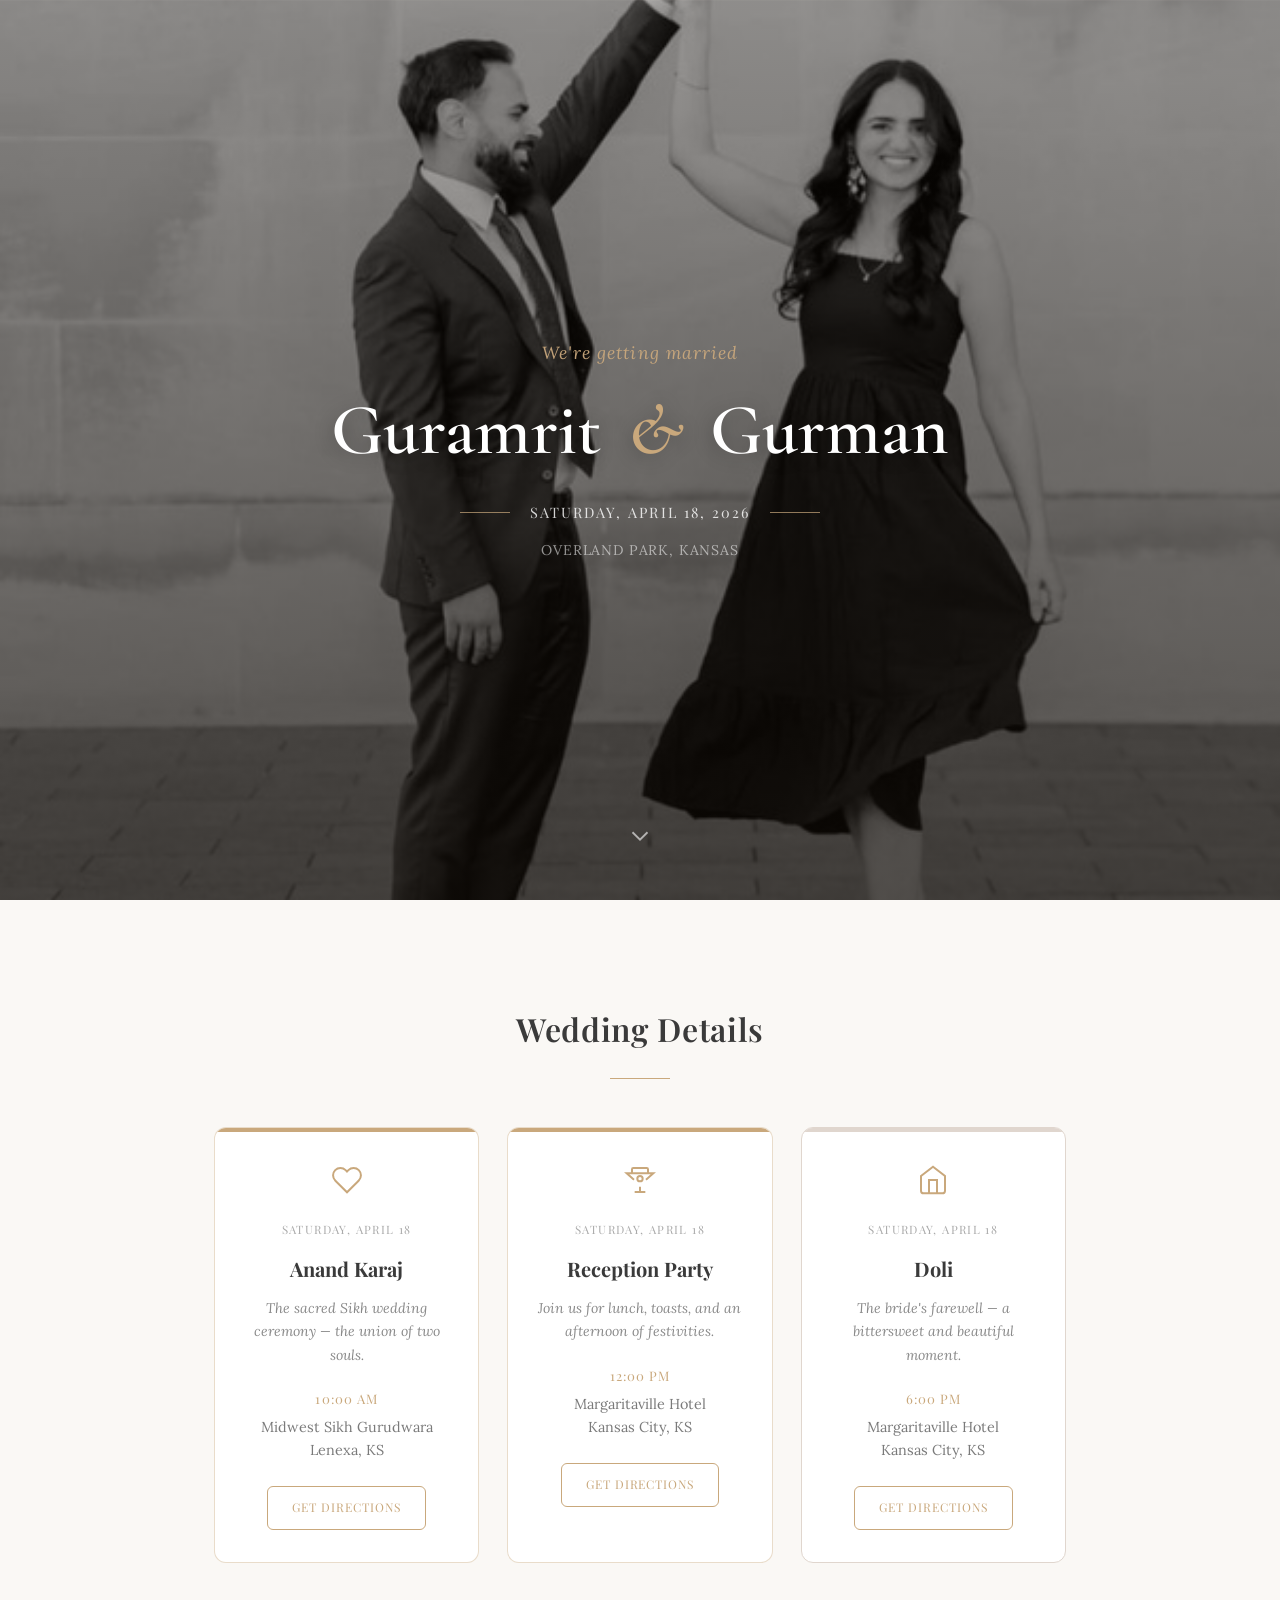
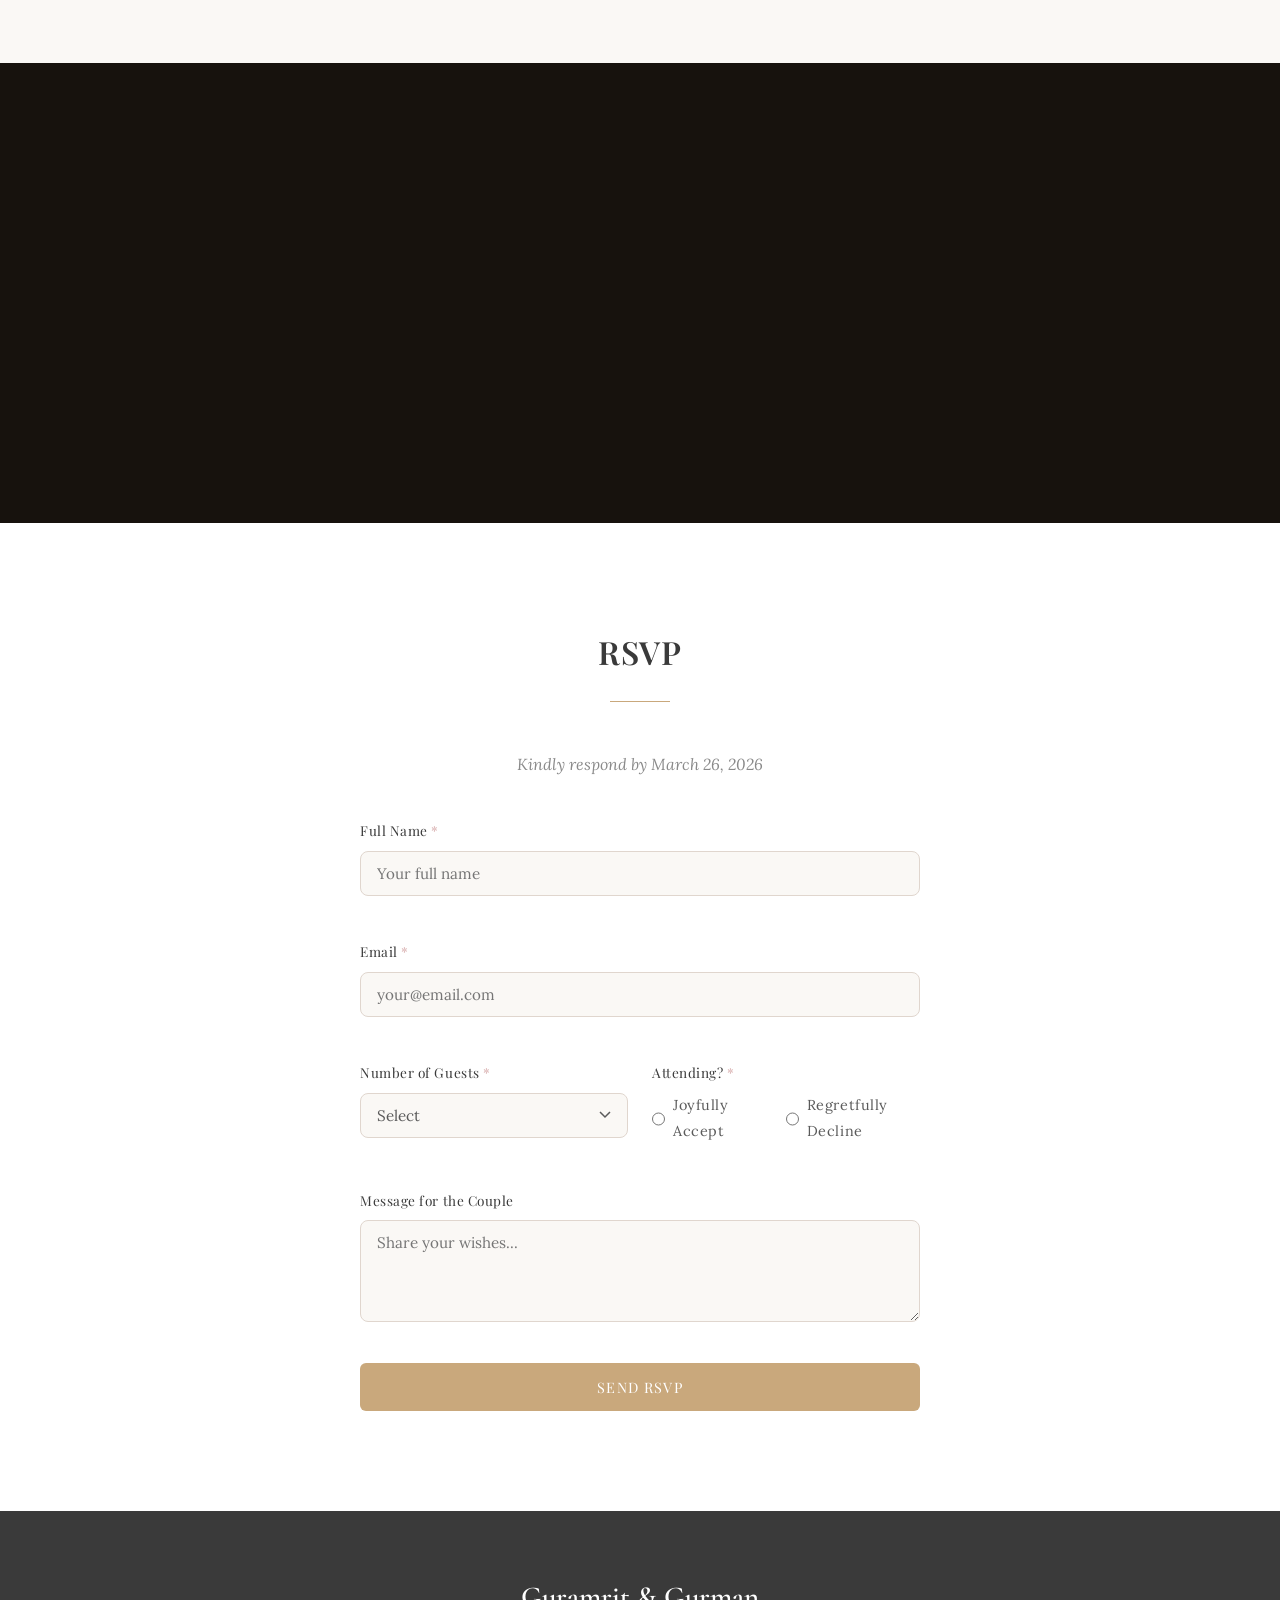
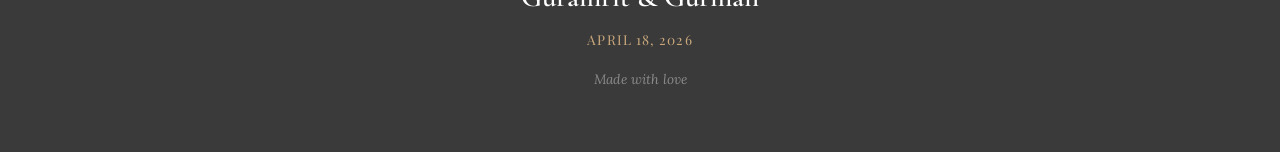
==== ceremony.html @ 2cc58c8c "Increase RSVP guest max from 4 to 6" ====
<!DOCTYPE html>
<html lang="en">
<head>
  <meta charset="UTF-8">
  <meta name="viewport" content="width=device-width, initial-scale=1.0">
  <title>Guramrit & Gurman — Wedding Ceremony</title>
  <link rel="preconnect" href="https://fonts.googleapis.com">
  <link rel="preconnect" href="https://fonts.gstatic.com" crossorigin>
  <link href="https://fonts.googleapis.com/css2?family=Cormorant+Garamond:ital,wght@0,400;0,600;1,400&family=Lora:ital,wght@0,400;0,600;1,400&family=Playfair+Display:wght@400;600;700&display=swap" rel="stylesheet">
  <link rel="stylesheet" href="css/style.css">
</head>
<body>

  <!-- Navigation -->
  <nav class="nav" id="nav">
    <ul>
      <li><a href="#details">Details</a></li>
      <li><a href="#rsvp">RSVP</a></li>
    </ul>
  </nav>

  <!-- 1. Hero -->
  <section class="hero" id="hero">
    <div class="hero-content">
      <p class="hero-tagline">We're getting married</p>
      <h1 class="hero-names">Guramrit <span class="amp">&amp;</span> Gurman</h1>
      <div class="hero-date">
        <span class="hero-date-line"></span>
        <span>Saturday, April 18, 2026</span>
        <span class="hero-date-line"></span>
      </div>
      <p class="hero-venue">Overland Park, Kansas</p>
    </div>
    <a href="#story" class="scroll-indicator" aria-label="Scroll down">
      <svg width="30" height="30" viewBox="0 0 24 24" fill="none" stroke="currentColor" stroke-width="1.5">
        <polyline points="6 9 12 15 18 9"></polyline>
      </svg>
    </a>
  </section>


  <!-- 3. Wedding Details -->
  <section class="section section-ivory" id="details">
    <div class="container">
      <h2 class="section-title">Wedding Details</h2>
      <div class="divider"></div>
      <div class="venues-grid fade-in">

        <div class="venue-card venue-card-highlight">
          <div class="venue-card-top-bar"></div>
          <div class="venue-icon">
            <svg width="32" height="32" viewBox="0 0 24 24" fill="none" stroke="currentColor" stroke-width="1.5">
              <path d="M20.84 4.61a5.5 5.5 0 0 0-7.78 0L12 5.67l-1.06-1.06a5.5 5.5 0 0 0-7.78 7.78l1.06 1.06L12 21.23l7.78-7.78 1.06-1.06a5.5 5.5 0 0 0 0-7.78z"></path>
            </svg>
          </div>
          <div class="venue-day">Saturday, April 18</div>
          <h3>Anand Karaj</h3>
          <p class="venue-desc">The sacred Sikh wedding ceremony — the union of two souls.</p>
          <p class="venue-time">10:00 AM</p>
          <p class="venue-address">Midwest Sikh Gurudwara<br>Lenexa, KS</p>
          <a href="https://maps.google.com/?q=Midwest+Sikh+Gurudwara+Lenexa+Kansas" target="_blank" rel="noopener" class="btn btn-outline btn-sm">Get Directions</a>
        </div>

        <div class="venue-card venue-card-highlight">
          <div class="venue-card-top-bar"></div>
          <div class="venue-icon">
            <svg width="32" height="32" viewBox="0 0 24 24" fill="none" stroke="currentColor" stroke-width="1.5">
              <path d="M8 21h8m-4-4v4m-4.5-9.25L2 7h20l-5.5 4.75M6 7V4a1 1 0 0 1 1-1h10a1 1 0 0 1 1 1v3"></path>
              <circle cx="12" cy="11" r="2"></circle>
            </svg>
          </div>
          <div class="venue-day">Saturday, April 18</div>
          <h3>Reception Party</h3>
          <p class="venue-desc">Join us for lunch, toasts, and an afternoon of festivities.</p>
          <p class="venue-time">12:00 PM</p>
          <p class="venue-address">Margaritaville Hotel<br>Kansas City, KS</p>
          <a href="https://maps.google.com/?q=Margaritaville+Hotel+Kansas+City+Kansas" target="_blank" rel="noopener" class="btn btn-outline btn-sm">Get Directions</a>
        </div>

        <div class="venue-card">
          <div class="venue-card-top-bar"></div>
          <div class="venue-icon">
            <svg width="32" height="32" viewBox="0 0 24 24" fill="none" stroke="currentColor" stroke-width="1.5">
              <path d="M3 9l9-7 9 7v11a2 2 0 0 1-2 2H5a2 2 0 0 1-2-2z"></path>
              <polyline points="9 22 9 12 15 12 15 22"></polyline>
            </svg>
          </div>
          <div class="venue-day">Saturday, April 18</div>
          <h3>Doli</h3>
          <p class="venue-desc">The bride's farewell — a bittersweet and beautiful moment.</p>
          <p class="venue-time">6:00 PM</p>
          <p class="venue-address">Margaritaville Hotel<br>Kansas City, KS</p>
          <a href="https://maps.google.com/?q=Margaritaville+Hotel+Kansas+City+Kansas" target="_blank" rel="noopener" class="btn btn-outline btn-sm">Get Directions</a>
        </div>

      </div>
    </div>
  </section>

  <!-- Photo Band -->
  <div class="photo-band"></div>

  <!-- 7. RSVP -->
  <section class="section section-white" id="rsvp">
    <div class="container">
      <h2 class="section-title">RSVP</h2>
      <div class="divider"></div>
      <p class="rsvp-subtitle fade-in">Kindly respond by March 26, 2026</p>
      <form class="rsvp-form fade-in" id="rsvpForm" novalidate>
        <div class="form-group">
          <label for="name">Full Name <span class="required">*</span></label>
          <input type="text" id="name" name="name" required placeholder="Your full name">
          <span class="error-msg" id="nameError"></span>
        </div>
        <div class="form-group">
          <label for="email">Email <span class="required">*</span></label>
          <input type="email" id="email" name="email" required placeholder="your@email.com">
          <span class="error-msg" id="emailError"></span>
        </div>
        <div class="form-row">
          <div class="form-group">
            <label for="guests">Number of Guests <span class="required">*</span></label>
            <select id="guests" name="guests" required>
              <option value="">Select</option>
              <option value="1">1</option>
              <option value="2">2</option>
              <option value="3">3</option>
              <option value="4">4</option>
              <option value="5">5</option>
              <option value="6">6</option>
            </select>
            <span class="error-msg" id="guestsError"></span>
          </div>
          <div class="form-group">
            <label>Attending? <span class="required">*</span></label>
            <div class="radio-group">
              <label class="radio-label">
                <input type="radio" name="attending" value="yes" required>
                <span>Joyfully Accept</span>
              </label>
              <label class="radio-label">
                <input type="radio" name="attending" value="no" required>
                <span>Regretfully Decline</span>
              </label>
            </div>
            <span class="error-msg" id="attendingError"></span>
          </div>
        </div>
        <div class="form-group">
          <label for="message">Message for the Couple</label>
          <textarea id="message" name="message" rows="4" placeholder="Share your wishes..."></textarea>
        </div>
        <button type="submit" class="btn btn-primary">Send RSVP</button>
      </form>
      <div class="rsvp-success" id="rsvpSuccess">
        <div class="success-icon">
          <svg width="48" height="48" viewBox="0 0 24 24" fill="none" stroke="currentColor" stroke-width="1.5">
            <path d="M22 11.08V12a10 10 0 1 1-5.93-9.14"></path>
            <polyline points="22 4 12 14.01 9 11.01"></polyline>
          </svg>
        </div>
        <h3>Thank You!</h3>
        <p>Your RSVP has been received. We can't wait to celebrate with you!</p>
      </div>
    </div>
  </section>

  <!-- 8. Footer -->
  <footer class="footer">
    <p class="footer-names">Guramrit &amp; Gurman</p>
    <p class="footer-date">April 18, 2026</p>
    <p class="footer-love">Made with love</p>
  </footer>

  <script src="js/script.js"></script>
</body>
</html>
---- css/style.css ----
/* ========================================
   Wedding Invitation — Guramrit & Gurman
   ======================================== */

/* --- Reset & Base --- */
*,
*::before,
*::after {
  margin: 0;
  padding: 0;
  box-sizing: border-box;
}

html {
  scroll-behavior: smooth;
  font-size: 16px;
}

body {
  font-family: 'Lora', Georgia, serif;
  color: #5a5a5a;
  background-color: #1a1510;
  background-image: url('../images/gallery/gallery-bw-dancing.jpeg');
  background-attachment: fixed;
  background-size: cover;
  background-position: center 60%;
  line-height: 1.8;
  -webkit-font-smoothing: antialiased;
}

img {
  max-width: 100%;
  display: block;
}

a {
  color: #c9a87c;
  text-decoration: none;
  transition: color 0.3s;
}

a:hover {
  color: #b8935f;
}

/* --- Utility --- */
.container {
  max-width: 900px;
  margin: 0 auto;
  padding: 0 24px;
}

.required {
  color: #d4a5a5;
}

/* --- Navigation --- */
.nav {
  position: fixed;
  top: 0;
  left: 0;
  right: 0;
  z-index: 100;
  background: rgba(250, 248, 245, 0.92);
  backdrop-filter: blur(10px);
  border-bottom: 1px solid #e0d6ce;
  transform: translateY(-100%);
  transition: transform 0.4s ease;
}

.nav.visible {
  transform: translateY(0);
}

.nav ul {
  display: flex;
  justify-content: center;
  gap: 32px;
  list-style: none;
  padding: 16px 24px;
}

.nav a {
  font-family: 'Playfair Display', serif;
  font-size: 0.85rem;
  letter-spacing: 0.08em;
  text-transform: uppercase;
  color: #5a5a5a;
}

.nav a:hover {
  color: #c9a87c;
}

/* --- Section Base --- */
.section {
  padding: 100px 0;
}

.section-ivory {
  background-color: #faf8f5;
}

.section-white {
  background-color: #ffffff;
}

.section-title {
  font-family: 'Playfair Display', serif;
  font-size: 2rem;
  font-weight: 600;
  color: #3a3a3a;
  text-align: center;
  letter-spacing: 0.02em;
}

.divider {
  width: 60px;
  height: 1px;
  background-color: #c9a87c;
  margin: 20px auto 48px;
}

.divider-light {
  background-color: rgba(255, 255, 255, 0.5);
}

/* --- Fade-in Animation --- */
.fade-in {
  opacity: 0;
  transform: translateY(24px);
  transition: opacity 0.8s ease, transform 0.8s ease;
}

.fade-in.visible {
  opacity: 1;
  transform: translateY(0);
}

/* ========================================
   1. Hero
   ======================================== */
.hero {
  min-height: 100vh;
  display: flex;
  flex-direction: column;
  align-items: center;
  justify-content: center;
  text-align: center;
  padding: 40px 24px;
  position: relative;
  background: transparent;
}

.hero::before {
  content: '';
  position: absolute;
  inset: 0;
  background: linear-gradient(
    to bottom,
    rgba(15, 10, 5, 0.35) 0%,
    rgba(15, 10, 5, 0.50) 50%,
    rgba(15, 10, 5, 0.65) 100%
  );
  pointer-events: none;
}

.hero-content {
  position: relative;
  z-index: 1;
}

.hero-tagline {
  font-family: 'Lora', serif;
  font-style: italic;
  font-size: 1.1rem;
  color: rgba(201, 168, 124, 0.95);
  margin-bottom: 20px;
  letter-spacing: 0.06em;
}

.hero-names {
  font-family: 'Cormorant Garamond', serif;
  font-size: 4.5rem;
  font-weight: 600;
  color: #ffffff;
  line-height: 1.15;
  margin-bottom: 28px;
  text-shadow: 0 2px 20px rgba(0, 0, 0, 0.3);
}

.hero-names .amp {
  font-style: italic;
  color: #c9a87c;
  display: inline-block;
  margin: 0 10px;
}

.hero-date {
  display: flex;
  align-items: center;
  justify-content: center;
  gap: 20px;
  font-family: 'Playfair Display', serif;
  font-size: 0.9rem;
  letter-spacing: 0.14em;
  text-transform: uppercase;
  color: rgba(255, 255, 255, 0.82);
  margin-bottom: 12px;
}

.hero-date-line {
  display: block;
  width: 50px;
  height: 1px;
  background: rgba(201, 168, 124, 0.7);
}

.hero-venue {
  font-size: 0.88rem;
  color: rgba(255, 255, 255, 0.55);
  letter-spacing: 0.06em;
  text-transform: uppercase;
}

.scroll-indicator {
  position: absolute;
  bottom: 40px;
  color: rgba(255, 255, 255, 0.6);
  z-index: 1;
  animation: bounce 2s infinite;
}

@keyframes bounce {
  0%, 20%, 50%, 80%, 100% { transform: translateY(0); }
  40% { transform: translateY(8px); }
  60% { transform: translateY(4px); }
}

/* ========================================
   2. Our Story
   ======================================== */
.story-content {
  max-width: 640px;
  margin: 0 auto;
  text-align: center;
}

.story-content p {
  margin-bottom: 20px;
  font-size: 1.05rem;
}

/* ========================================
   Invitation — Full Background
   ======================================== */
.invitation-section {
  position: relative;
  min-height: 100vh;
  display: flex;
  align-items: flex-end;
  overflow: hidden;
}

.invitation-bg {
  position: absolute;
  inset: 0;
  background-size: contain;
  background-position: center top;
  background-repeat: no-repeat;
  background-color: #c8c2b8;
  cursor: pointer;
  z-index: 1;
  transition: transform 0.5s ease;
}

.invitation-bg:hover {
  transform: scale(1.02);
}

.invitation-overlay {
  position: relative;
  z-index: 2;
  width: 100%;
  padding: 80px 0 80px;
  background: linear-gradient(to top, rgba(58, 58, 58, 0.9) 0%, rgba(58, 58, 58, 0.7) 40%, rgba(58, 58, 58, 0.2) 70%, transparent 100%);
  pointer-events: none;
}

.invitation-overlay .container {
  pointer-events: auto;
}

.invitation-title {
  color: #ffffff;
}

.invitation-families {
  display: flex;
  align-items: center;
  justify-content: center;
  gap: 32px;
  text-align: center;
  max-width: 700px;
  margin: 0 auto;
}

.family {
  flex: 1;
}

.family-label {
  font-family: 'Playfair Display', serif;
  font-size: 0.8rem;
  text-transform: uppercase;
  letter-spacing: 0.1em;
  color: #c9a87c;
  margin-bottom: 6px;
}

.family p:not(.family-label) {
  font-size: 0.9rem;
  color: rgba(255, 255, 255, 0.85);
  line-height: 1.6;
}

.family-amp {
  font-family: 'Cormorant Garamond', serif;
  font-size: 1.6rem;
  color: #c9a87c;
  flex-shrink: 0;
}

/* ========================================
   3. Event Details
   ======================================== */
.details-cards {
  display: grid;
  grid-template-columns: repeat(3, 1fr);
  gap: 32px;
}

.detail-card {
  text-align: center;
  padding: 40px 24px;
  background: #faf8f5;
  border: 1px solid #e0d6ce;
  border-radius: 12px;
  transition: transform 0.3s ease, box-shadow 0.3s ease;
}

.detail-card:hover {
  transform: translateY(-4px);
  box-shadow: 0 8px 30px rgba(0, 0, 0, 0.06);
}

.detail-icon {
  color: #c9a87c;
  margin-bottom: 16px;
}

.detail-card h3 {
  font-family: 'Playfair Display', serif;
  font-size: 1.2rem;
  color: #3a3a3a;
  margin-bottom: 8px;
}

.detail-sub {
  font-size: 0.85rem;
  color: #8a8a8a;
  margin-top: 4px;
}

/* ========================================
   4. Timeline
   ======================================== */
.timeline {
  position: relative;
  max-width: 600px;
  margin: 0 auto;
  padding-left: 40px;
}

.timeline::before {
  content: '';
  position: absolute;
  left: 7px;
  top: 8px;
  bottom: 8px;
  width: 1px;
  background-color: #e0d6ce;
}

.timeline-day {
  position: relative;
  padding-bottom: 24px;
  margin-left: -40px;
  padding-left: 0;
  text-align: center;
}

.timeline-day-title {
  font-family: 'Playfair Display', serif;
  font-size: 1.2rem;
  color: #3a3a3a;
  margin-bottom: 4px;
}

.timeline-day-divider {
  margin-top: 16px;
  padding-top: 32px;
  border-top: 1px solid #e0d6ce;
}

.timeline-day-venue {
  font-size: 0.85rem;
  color: #c9a87c;
  font-style: italic;
}

.timeline-item {
  position: relative;
  padding-bottom: 40px;
  display: grid;
  grid-template-columns: 1fr;
  gap: 4px;
}

.timeline-item:last-child {
  padding-bottom: 0;
}

.timeline-dot {
  position: absolute;
  left: -40px;
  top: 4px;
  width: 15px;
  height: 15px;
  border-radius: 50%;
  border: 2px solid #c9a87c;
  background: #faf8f5;
  z-index: 1;
}

.timeline-dot-accent {
  background: #c9a87c;
}

.section-white .timeline-dot {
  background: #ffffff;
}

.section-white .timeline-dot.timeline-dot-accent {
  background: #c9a87c;
}

.timeline-time {
  font-family: 'Playfair Display', serif;
  font-size: 0.85rem;
  color: #c9a87c;
  letter-spacing: 0.06em;
  text-transform: uppercase;
}

.timeline-content h3 {
  font-family: 'Playfair Display', serif;
  font-size: 1.15rem;
  color: #3a3a3a;
  margin-bottom: 4px;
}

.timeline-content p {
  font-size: 0.92rem;
  color: #7a7a7a;
}

/* ========================================
   5. Photo Gallery
   ======================================== */
.gallery-grid {
  display: grid;
  grid-template-columns: repeat(4, 1fr);
  grid-auto-rows: 240px;
  gap: 16px;
}

.gallery-item {
  border-radius: 12px;
  overflow: hidden;
  cursor: pointer;
  transition: transform 0.3s ease, box-shadow 0.3s ease;
}

.gallery-item:hover {
  transform: scale(1.03);
  box-shadow: 0 8px 30px rgba(0, 0, 0, 0.1);
}

.gallery-item img {
  width: 100%;
  height: 100%;
  object-fit: cover;
}

.gallery-item-tall {
  grid-row: span 2;
}

/* ========================================
   6. Venues / Getting There
   ======================================== */
.venues-grid {
  display: grid;
  grid-template-columns: repeat(auto-fit, minmax(240px, 1fr));
  gap: 28px;
}

.venue-card {
  position: relative;
  padding: 36px 28px 32px;
  border: 1px solid #e0d6ce;
  border-radius: 12px;
  background: #ffffff;
  text-align: center;
  overflow: hidden;
  transition: transform 0.3s ease, box-shadow 0.3s ease;
}

.venue-card:hover {
  transform: translateY(-5px);
  box-shadow: 0 12px 40px rgba(0, 0, 0, 0.08);
}

.venue-card-top-bar {
  position: absolute;
  top: 0;
  left: 0;
  right: 0;
  height: 4px;
  background: #e0d6ce;
}

.venue-card-highlight .venue-card-top-bar {
  background: #c9a87c;
}

.venue-card-highlight {
  border-color: rgba(201, 168, 124, 0.4);
}

.venue-icon {
  color: #c9a87c;
  margin-bottom: 16px;
}

.venue-day {
  font-family: 'Playfair Display', serif;
  font-size: 0.72rem;
  text-transform: uppercase;
  letter-spacing: 0.12em;
  color: #aaa;
  margin-bottom: 10px;
}

.venue-card h3 {
  font-family: 'Playfair Display', serif;
  font-size: 1.25rem;
  color: #3a3a3a;
  margin-bottom: 10px;
}

.venue-desc {
  font-size: 0.88rem;
  font-style: italic;
  color: #8a8a8a;
  line-height: 1.65;
  margin-bottom: 20px;
}

.venue-time {
  display: block;
  font-family: 'Playfair Display', serif;
  font-size: 0.82rem;
  letter-spacing: 0.08em;
  text-transform: uppercase;
  color: #c9a87c;
  margin-bottom: 6px;
}

.venue-address {
  font-size: 0.9rem;
  color: #7a7a7a;
  line-height: 1.6;
  margin-bottom: 24px;
}

/* --- Buttons --- */
.btn {
  display: inline-block;
  font-family: 'Playfair Display', serif;
  font-size: 0.85rem;
  letter-spacing: 0.08em;
  text-transform: uppercase;
  padding: 12px 32px;
  border-radius: 6px;
  cursor: pointer;
  transition: all 0.3s ease;
  border: none;
}

.btn-sm {
  font-size: 0.75rem;
  padding: 10px 24px;
}

.btn-outline {
  border: 1px solid #c9a87c;
  color: #c9a87c;
  background: transparent;
}

.btn-outline:hover {
  background: #c9a87c;
  color: #ffffff;
}

.btn-primary {
  background: #c9a87c;
  color: #ffffff;
  font-size: 0.9rem;
  padding: 14px 48px;
}

.btn-primary:hover {
  background: #b8935f;
}

/* ========================================
   7. RSVP Form
   ======================================== */
.rsvp-subtitle {
  text-align: center;
  font-style: italic;
  color: #8a8a8a;
  margin-bottom: 40px;
}

.rsvp-form {
  max-width: 560px;
  margin: 0 auto;
}

.form-group {
  margin-bottom: 24px;
}

.form-row {
  display: grid;
  grid-template-columns: 1fr 1fr;
  gap: 24px;
}

label {
  display: block;
  font-family: 'Playfair Display', serif;
  font-size: 0.85rem;
  letter-spacing: 0.04em;
  color: #3a3a3a;
  margin-bottom: 8px;
}

input[type="text"],
input[type="email"],
select,
textarea {
  width: 100%;
  font-family: 'Lora', serif;
  font-size: 0.95rem;
  padding: 12px 16px;
  border: 1px solid #e0d6ce;
  border-radius: 8px;
  background: #faf8f5;
  color: #5a5a5a;
  transition: border-color 0.3s, box-shadow 0.3s;
  outline: none;
}

input:focus,
select:focus,
textarea:focus {
  border-color: #c9a87c;
  box-shadow: 0 0 0 3px rgba(201, 168, 124, 0.1);
}

input.error,
select.error {
  border-color: #d4a5a5;
}

.error-msg {
  display: block;
  font-size: 0.8rem;
  color: #d4a5a5;
  margin-top: 4px;
  min-height: 1.2em;
}

select {
  appearance: none;
  background-image: url("data:image/svg+xml,%3Csvg width='12' height='8' viewBox='0 0 12 8' fill='none' xmlns='http://www.w3.org/2000/svg'%3E%3Cpath d='M1 1L6 6L11 1' stroke='%235a5a5a' stroke-width='1.5'/%3E%3C/svg%3E");
  background-repeat: no-repeat;
  background-position: right 16px center;
  padding-right: 40px;
}

textarea {
  resize: vertical;
  min-height: 100px;
}

.radio-group {
  display: flex;
  gap: 24px;
  margin-top: 4px;
}

.radio-label {
  display: flex;
  align-items: center;
  gap: 8px;
  cursor: pointer;
  font-family: 'Lora', serif;
  font-size: 0.9rem;
  color: #5a5a5a;
  margin-bottom: 0;
}

input[type="radio"] {
  accent-color: #c9a87c;
  width: 16px;
  height: 16px;
}

.rsvp-form .btn-primary {
  width: 100%;
  margin-top: 8px;
}

/* RSVP Success */
.rsvp-success {
  display: none;
  text-align: center;
  max-width: 480px;
  margin: 0 auto;
  padding: 48px 24px;
}

.rsvp-success.show {
  display: block;
}

.success-icon {
  color: #c9a87c;
  margin-bottom: 16px;
}

.rsvp-success h3 {
  font-family: 'Playfair Display', serif;
  font-size: 1.6rem;
  color: #3a3a3a;
  margin-bottom: 12px;
}

.rsvp-success p {
  color: #7a7a7a;
}

/* ========================================
   2. Our Story — Editorial Split
   ======================================== */
.story-split {
  max-width: 960px;
  margin: 0 auto;
  padding: 0 24px;
  display: grid;
  grid-template-columns: 1fr 1fr;
  gap: 80px;
  align-items: center;
}

.story-photo-frame {
  height: 580px;
  border-radius: 4px;
  overflow: hidden;
  box-shadow: 0 16px 60px rgba(0, 0, 0, 0.10);
}

.story-photo-frame img {
  width: 100%;
  height: 100%;
  object-fit: cover;
  object-position: bottom center;
  display: block;
}

.story-text .section-title {
  text-align: left;
}

.story-text .divider {
  margin-left: 0;
  margin-right: auto;
}

.story-text .story-content {
  text-align: left;
  max-width: none;
  margin: 0;
}

/* ========================================
   Photo Band
   ======================================== */
.photo-band {
  height: 460px;
  position: relative;
}

.photo-band::before {
  content: '';
  position: absolute;
  inset: 0;
  background: rgba(15, 10, 5, 0.25);
  pointer-events: none;
  z-index: 1;
}

/* ========================================
   8. Footer
   ======================================== */
.footer {
  text-align: center;
  padding: 60px 24px;
  background: #3a3a3a;
  color: #e0d6ce;
}

.footer-names {
  font-family: 'Cormorant Garamond', serif;
  font-size: 1.8rem;
  font-weight: 600;
  color: #ffffff;
  margin-bottom: 4px;
}

.footer-date {
  font-family: 'Playfair Display', serif;
  font-size: 0.85rem;
  letter-spacing: 0.08em;
  text-transform: uppercase;
  color: #c9a87c;
  margin-bottom: 16px;
}

.footer-love {
  font-style: italic;
  font-size: 0.85rem;
  color: #8a8a8a;
}

/* ========================================
   Responsive
   ======================================== */
@media (max-width: 768px) {
  .hero-names {
    font-size: 2.8rem;
  }

  .hero-date {
    flex-direction: column;
    gap: 8px;
  }

  .hero-date-line {
    display: none;
  }

  .section {
    padding: 72px 0;
  }

  .section-title {
    font-size: 1.6rem;
  }

  .invitation-section {
    min-height: 80vh;
  }

  .invitation-families {
    flex-direction: column;
    gap: 16px;
  }

  .story-split {
    grid-template-columns: 1fr;
    gap: 40px;
  }

  .story-photo-frame {
    height: 380px;
  }

  .story-text .section-title,
  .story-text .divider {
    text-align: center;
    margin-left: auto;
  }

  .story-text .story-content {
    text-align: center;
  }

  .photo-band {
    height: 300px;
  }

  .details-cards {
    grid-template-columns: 1fr;
    gap: 20px;
  }

  .detail-card {
    padding: 32px 20px;
  }

  .gallery-grid {
    grid-template-columns: repeat(2, 1fr);
    grid-auto-rows: 180px;
  }

  .gallery-item-tall {
    grid-row: span 1;
  }

  .venues-grid {
    grid-template-columns: 1fr;
    gap: 20px;
  }

  .form-row {
    grid-template-columns: 1fr;
    gap: 0;
  }

  .nav ul {
    gap: 16px;
    flex-wrap: wrap;
    justify-content: center;
    padding: 12px 16px;
  }

  .nav a {
    font-size: 0.75rem;
  }
}

@media (max-width: 480px) {
  .hero-names {
    font-size: 1.8rem;
  }

  .invitation-section {
    min-height: 60vh;
  }

  .gallery-grid {
    grid-template-columns: 1fr 1fr;
    grid-auto-rows: 150px;
  }
}
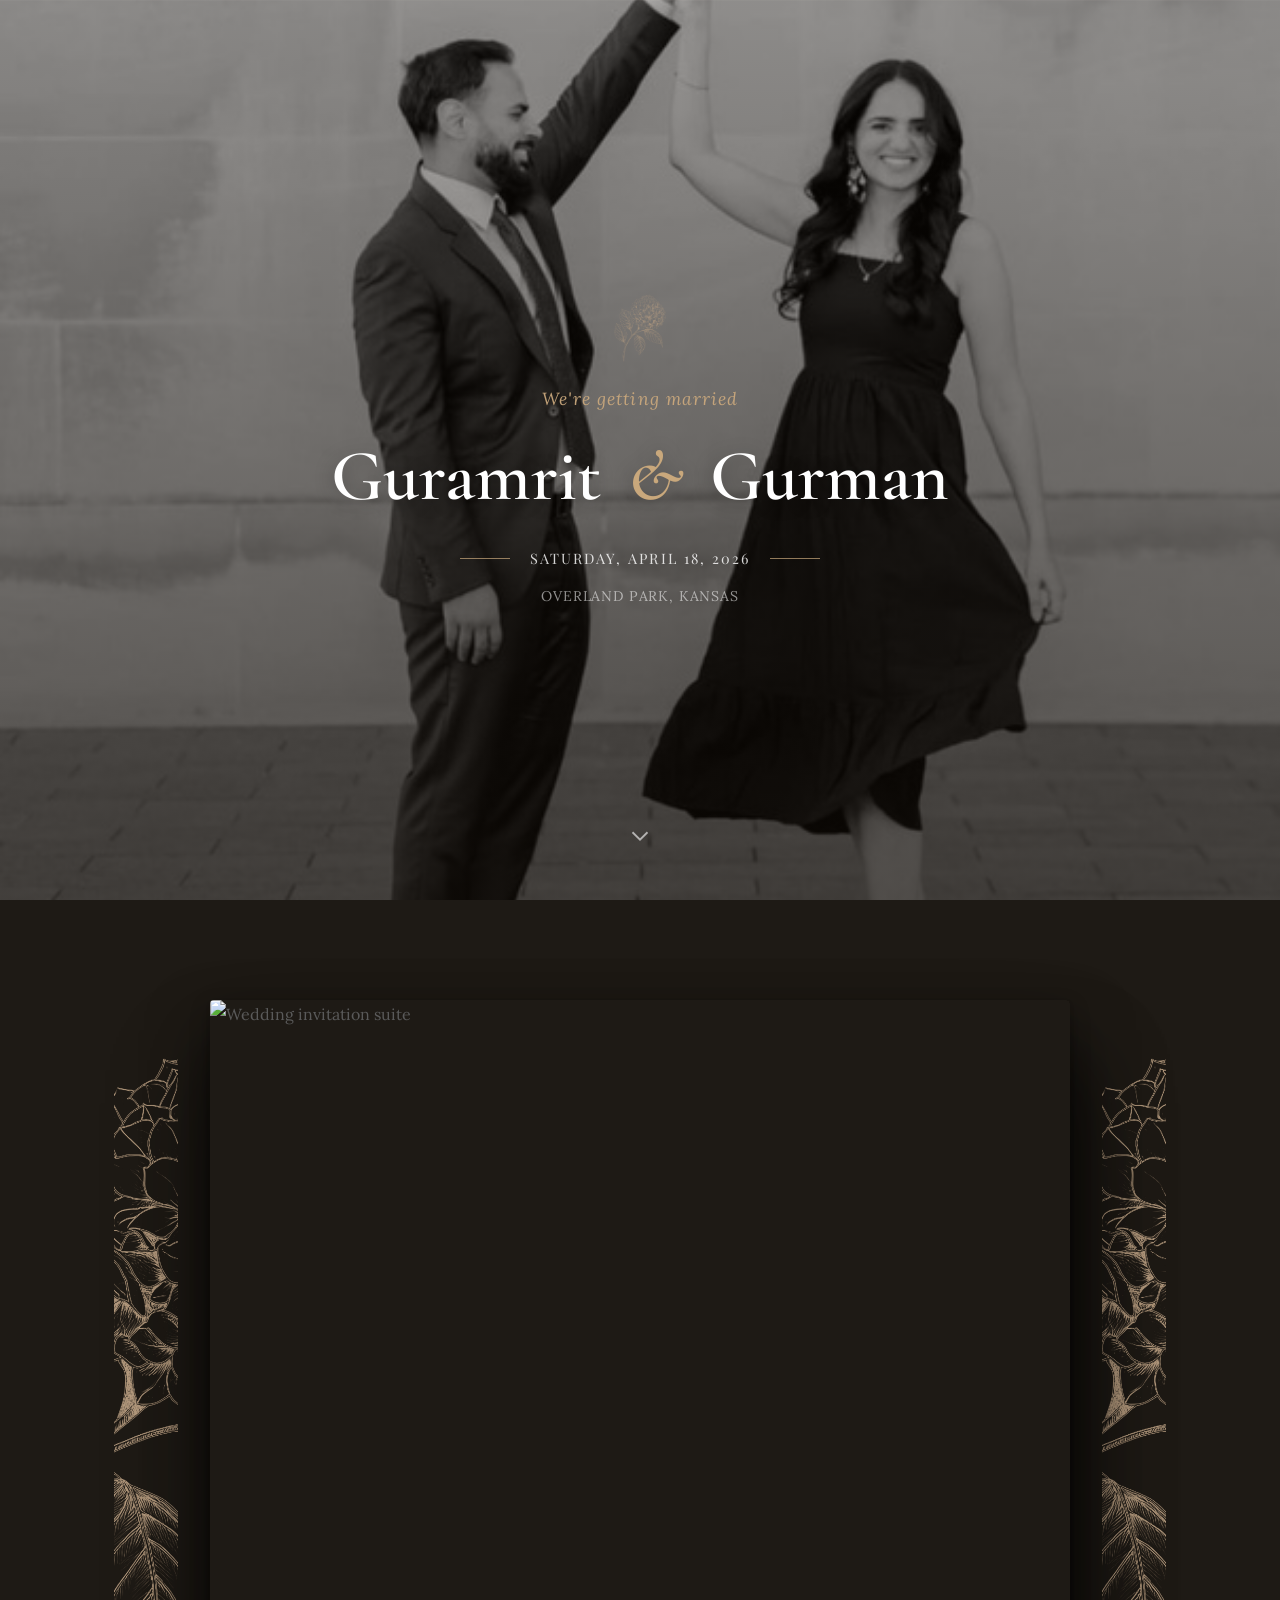
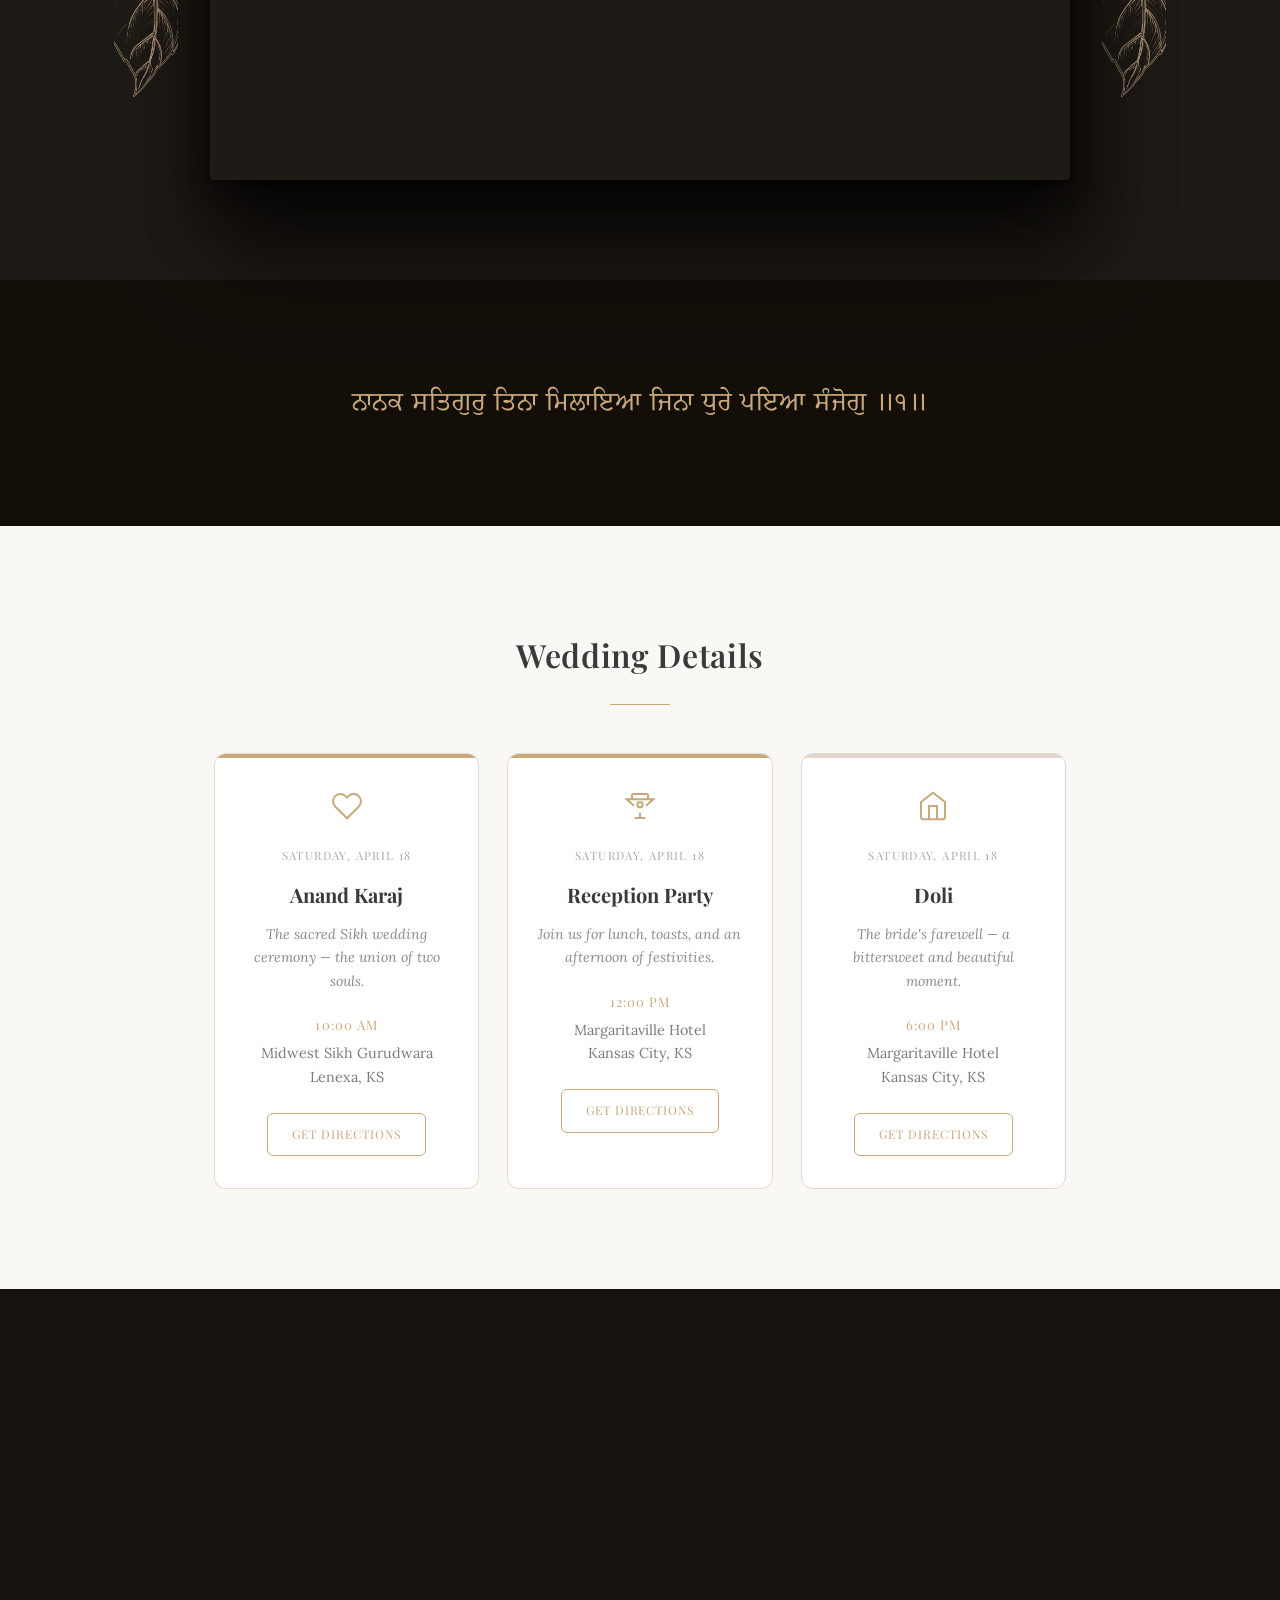
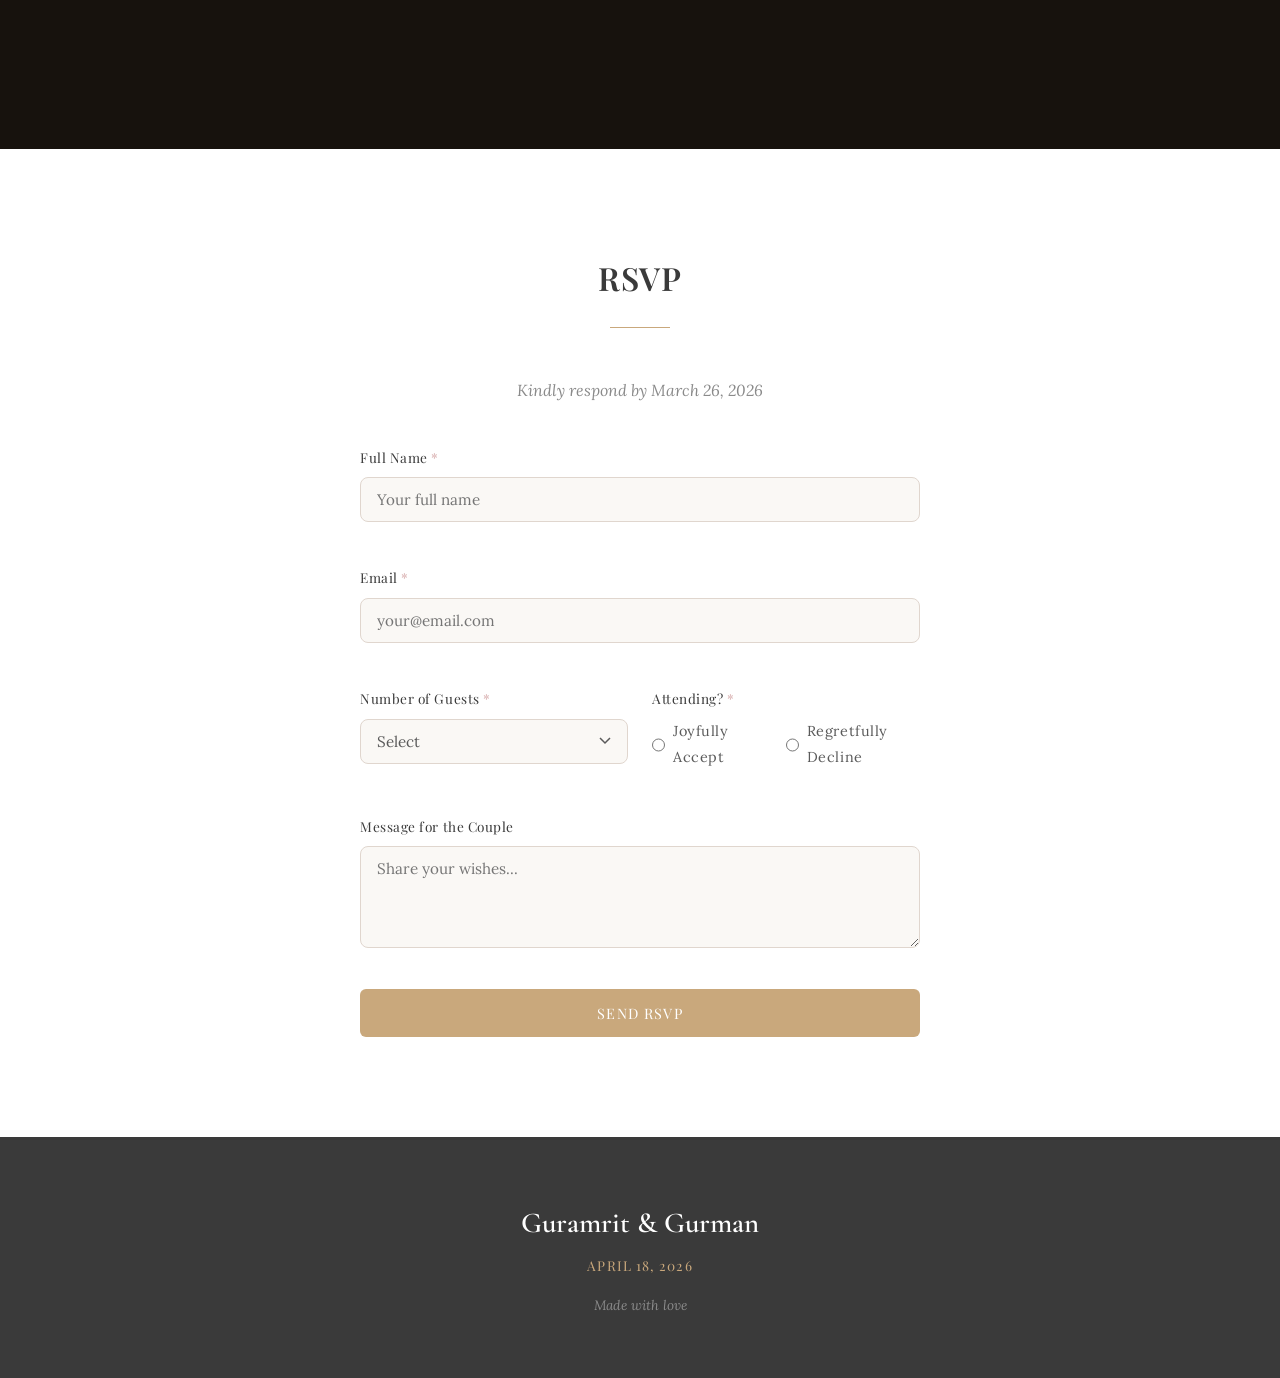
==== commit ad021b14: "Add invitation suite, Gurbani shabad, and hero accent - Replace invitation spread with Custom Invita" ====
--- a/ceremony.html
+++ b/ceremony.html
@@ -6,7 +6,7 @@
   <title>Guramrit & Gurman — Wedding Ceremony</title>
   <link rel="preconnect" href="https://fonts.googleapis.com">
   <link rel="preconnect" href="https://fonts.gstatic.com" crossorigin>
-  <link href="https://fonts.googleapis.com/css2?family=Cormorant+Garamond:ital,wght@0,400;0,600;1,400&family=Lora:ital,wght@0,400;0,600;1,400&family=Playfair+Display:wght@400;600;700&display=swap" rel="stylesheet">
+  <link href="https://fonts.googleapis.com/css2?family=Cormorant+Garamond:ital,wght@0,400;0,600;1,400&family=Lora:ital,wght@0,400;0,600;1,400&family=Noto+Serif+Gurmukhi:wght@400&family=Playfair+Display:wght@400;600;700&display=swap" rel="stylesheet">
   <link rel="stylesheet" href="css/style.css">
 </head>
 <body>
@@ -14,6 +14,7 @@
   <!-- Navigation -->
   <nav class="nav" id="nav">
     <ul>
+      <li><a href="#invitation">Invitation</a></li>
       <li><a href="#details">Details</a></li>
       <li><a href="#rsvp">RSVP</a></li>
     </ul>
@@ -22,6 +23,7 @@
   <!-- 1. Hero -->
   <section class="hero" id="hero">
     <div class="hero-content">
+      <img src="images/32.png" alt="" class="hero-flower" aria-hidden="true">
       <p class="hero-tagline">We're getting married</p>
       <h1 class="hero-names">Guramrit <span class="amp">&amp;</span> Gurman</h1>
       <div class="hero-date">
@@ -38,6 +40,20 @@
     </a>
   </section>
 
+
+  <!-- 2. Invitation Suite -->
+  <div class="invitation-suite" id="invitation">
+    <img src="images/32.png" alt="" class="invitation-side-block" aria-hidden="true">
+    <div class="invitation-suite-card fade-in">
+      <img src="images/custom-invitation.png" alt="Wedding invitation suite">
+    </div>
+    <img src="images/32.png" alt="" class="invitation-side-block" aria-hidden="true">
+  </div>
+
+  <!-- Shabad Band -->
+  <div class="shabad-band">
+    <p class="shabad-text">ਨਾਨਕ ਸਤਿਗੁਰੁ ਤਿਨਾ ਮਿਲਾਇਆ ਜਿਨਾ ਧੁਰੇ ਪਇਆ ਸੰਜੋਗੁ ॥੧॥</p>
+  </div>
 
   <!-- 3. Wedding Details -->
   <section class="section section-ivory" id="details">
--- a/css/style.css
+++ b/css/style.css
@@ -52,6 +52,53 @@
 
 .required {
   color: #d4a5a5;
+}
+
+/* --- Shabad Band --- */
+.shabad-band {
+  width: 100%;
+  padding: 100px 24px;
+  display: flex;
+  align-items: center;
+  justify-content: center;
+  text-align: center;
+  position: relative;
+}
+
+.shabad-band::before {
+  content: '';
+  position: absolute;
+  inset: 0;
+  background: rgba(15, 10, 5, 0.55);
+  pointer-events: none;
+}
+
+.shabad-text {
+  position: relative;
+  z-index: 1;
+  font-family: 'Noto Serif Gurmukhi', serif;
+  font-size: 1.6rem;
+  color: #c9a87c;
+  letter-spacing: 0.04em;
+  line-height: 1.8;
+  max-width: 800px;
+  margin: 0 auto;
+}
+
+@media (max-width: 768px) {
+  .shabad-band {
+    padding: 80px 32px;
+  }
+
+  .shabad-text {
+    font-size: 1.2rem;
+  }
+}
+
+@media (max-width: 480px) {
+  .shabad-text {
+    font-size: 1rem;
+  }
 }
 
 /* --- Navigation --- */
@@ -170,6 +217,15 @@
   z-index: 1;
 }
 
+.hero-flower {
+  width: 72px;
+  height: 72px;
+  margin: 0 auto 20px;
+  display: block;
+  border-radius: 2px;
+  opacity: 0.9;
+}
+
 .hero-tagline {
   font-family: 'Lora', serif;
   font-style: italic;
@@ -251,85 +307,6 @@
   font-size: 1.05rem;
 }
 
-/* ========================================
-   Invitation — Full Background
-   ======================================== */
-.invitation-section {
-  position: relative;
-  min-height: 100vh;
-  display: flex;
-  align-items: flex-end;
-  overflow: hidden;
-}
-
-.invitation-bg {
-  position: absolute;
-  inset: 0;
-  background-size: contain;
-  background-position: center top;
-  background-repeat: no-repeat;
-  background-color: #c8c2b8;
-  cursor: pointer;
-  z-index: 1;
-  transition: transform 0.5s ease;
-}
-
-.invitation-bg:hover {
-  transform: scale(1.02);
-}
-
-.invitation-overlay {
-  position: relative;
-  z-index: 2;
-  width: 100%;
-  padding: 80px 0 80px;
-  background: linear-gradient(to top, rgba(58, 58, 58, 0.9) 0%, rgba(58, 58, 58, 0.7) 40%, rgba(58, 58, 58, 0.2) 70%, transparent 100%);
-  pointer-events: none;
-}
-
-.invitation-overlay .container {
-  pointer-events: auto;
-}
-
-.invitation-title {
-  color: #ffffff;
-}
-
-.invitation-families {
-  display: flex;
-  align-items: center;
-  justify-content: center;
-  gap: 32px;
-  text-align: center;
-  max-width: 700px;
-  margin: 0 auto;
-}
-
-.family {
-  flex: 1;
-}
-
-.family-label {
-  font-family: 'Playfair Display', serif;
-  font-size: 0.8rem;
-  text-transform: uppercase;
-  letter-spacing: 0.1em;
-  color: #c9a87c;
-  margin-bottom: 6px;
-}
-
-.family p:not(.family-label) {
-  font-size: 0.9rem;
-  color: rgba(255, 255, 255, 0.85);
-  line-height: 1.6;
-}
-
-.family-amp {
-  font-family: 'Cormorant Garamond', serif;
-  font-size: 1.6rem;
-  color: #c9a87c;
-  flex-shrink: 0;
-}
 
 /* ========================================
    3. Event Details
@@ -820,6 +797,89 @@
 }
 
 /* ========================================
+   Invitation Suite
+   ======================================== */
+.invitation-suite {
+  min-height: 100vh;
+  padding: 100px 40px;
+  display: flex;
+  align-items: center;
+  justify-content: center;
+  gap: 32px;
+  background: #1e1a15;
+}
+
+.invitation-side-block {
+  width: 64px;
+  align-self: stretch;
+  border-radius: 3px;
+  flex-shrink: 0;
+  object-fit: cover;
+  display: block;
+}
+
+@media (max-width: 768px) {
+  .invitation-side-block {
+    display: none;
+  }
+}
+
+.invitation-suite-card {
+  max-width: 860px;
+  width: 100%;
+  border-radius: 4px;
+  overflow: hidden;
+  height: 780px;
+  transform: perspective(1600px) rotateY(-5deg) rotateX(2deg);
+  box-shadow:
+    0 2px 4px rgba(0, 0, 0, 0.1),
+    0 8px 20px rgba(0, 0, 0, 0.25),
+    0 30px 60px rgba(0, 0, 0, 0.5),
+    0 70px 100px rgba(0, 0, 0, 0.35),
+    20px 60px 80px rgba(0, 0, 0, 0.4);
+  transition: transform 0.7s ease, box-shadow 0.7s ease;
+}
+
+.invitation-suite-card:hover {
+  transform: perspective(1600px) rotateY(-1deg) rotateX(0.5deg) translateY(-12px);
+  box-shadow:
+    0 4px 8px rgba(0, 0, 0, 0.12),
+    0 16px 36px rgba(0, 0, 0, 0.28),
+    0 48px 80px rgba(0, 0, 0, 0.52),
+    0 90px 120px rgba(0, 0, 0, 0.38),
+    24px 80px 100px rgba(0, 0, 0, 0.42);
+}
+
+.invitation-suite-card img {
+  width: 100%;
+  height: 100%;
+  object-fit: cover;
+  object-position: center 55%;
+  display: block;
+}
+
+@media (max-width: 768px) {
+  .invitation-suite {
+    padding: 80px 24px;
+    min-height: auto;
+  }
+
+  .invitation-suite-card {
+    max-width: 560px;
+    height: 480px;
+    transform: perspective(1000px) rotateY(-2deg) rotateX(1deg);
+  }
+}
+
+@media (max-width: 480px) {
+  .invitation-suite-card {
+    transform: none;
+    height: 360px;
+    box-shadow: 0 20px 60px rgba(0, 0, 0, 0.5);
+  }
+}
+
+/* ========================================
    Photo Band
    ======================================== */
 .photo-band {
@@ -894,15 +954,6 @@
     font-size: 1.6rem;
   }
 
-  .invitation-section {
-    min-height: 80vh;
-  }
-
-  .invitation-families {
-    flex-direction: column;
-    gap: 16px;
-  }
-
   .story-split {
     grid-template-columns: 1fr;
     gap: 40px;
@@ -971,10 +1022,6 @@
     font-size: 1.8rem;
   }
 
-  .invitation-section {
-    min-height: 60vh;
-  }
-
   .gallery-grid {
     grid-template-columns: 1fr 1fr;
     grid-auto-rows: 150px;
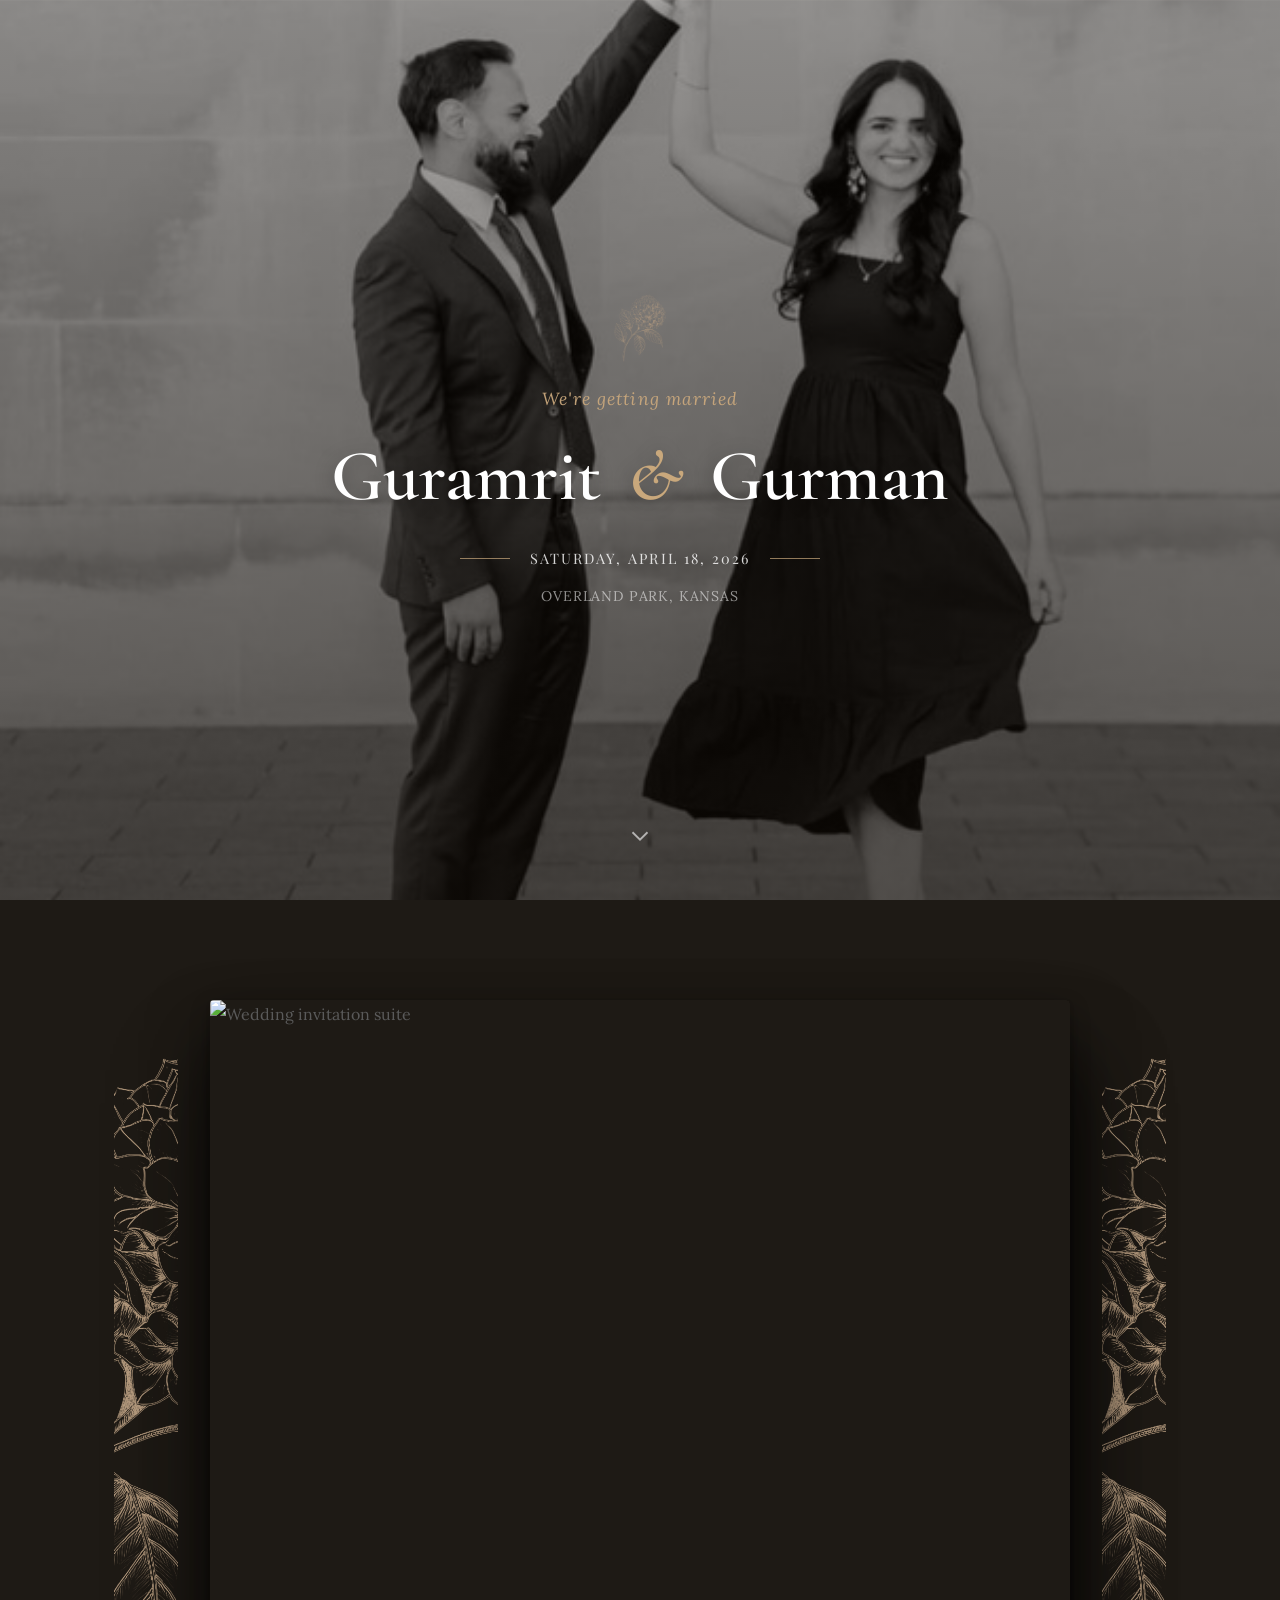
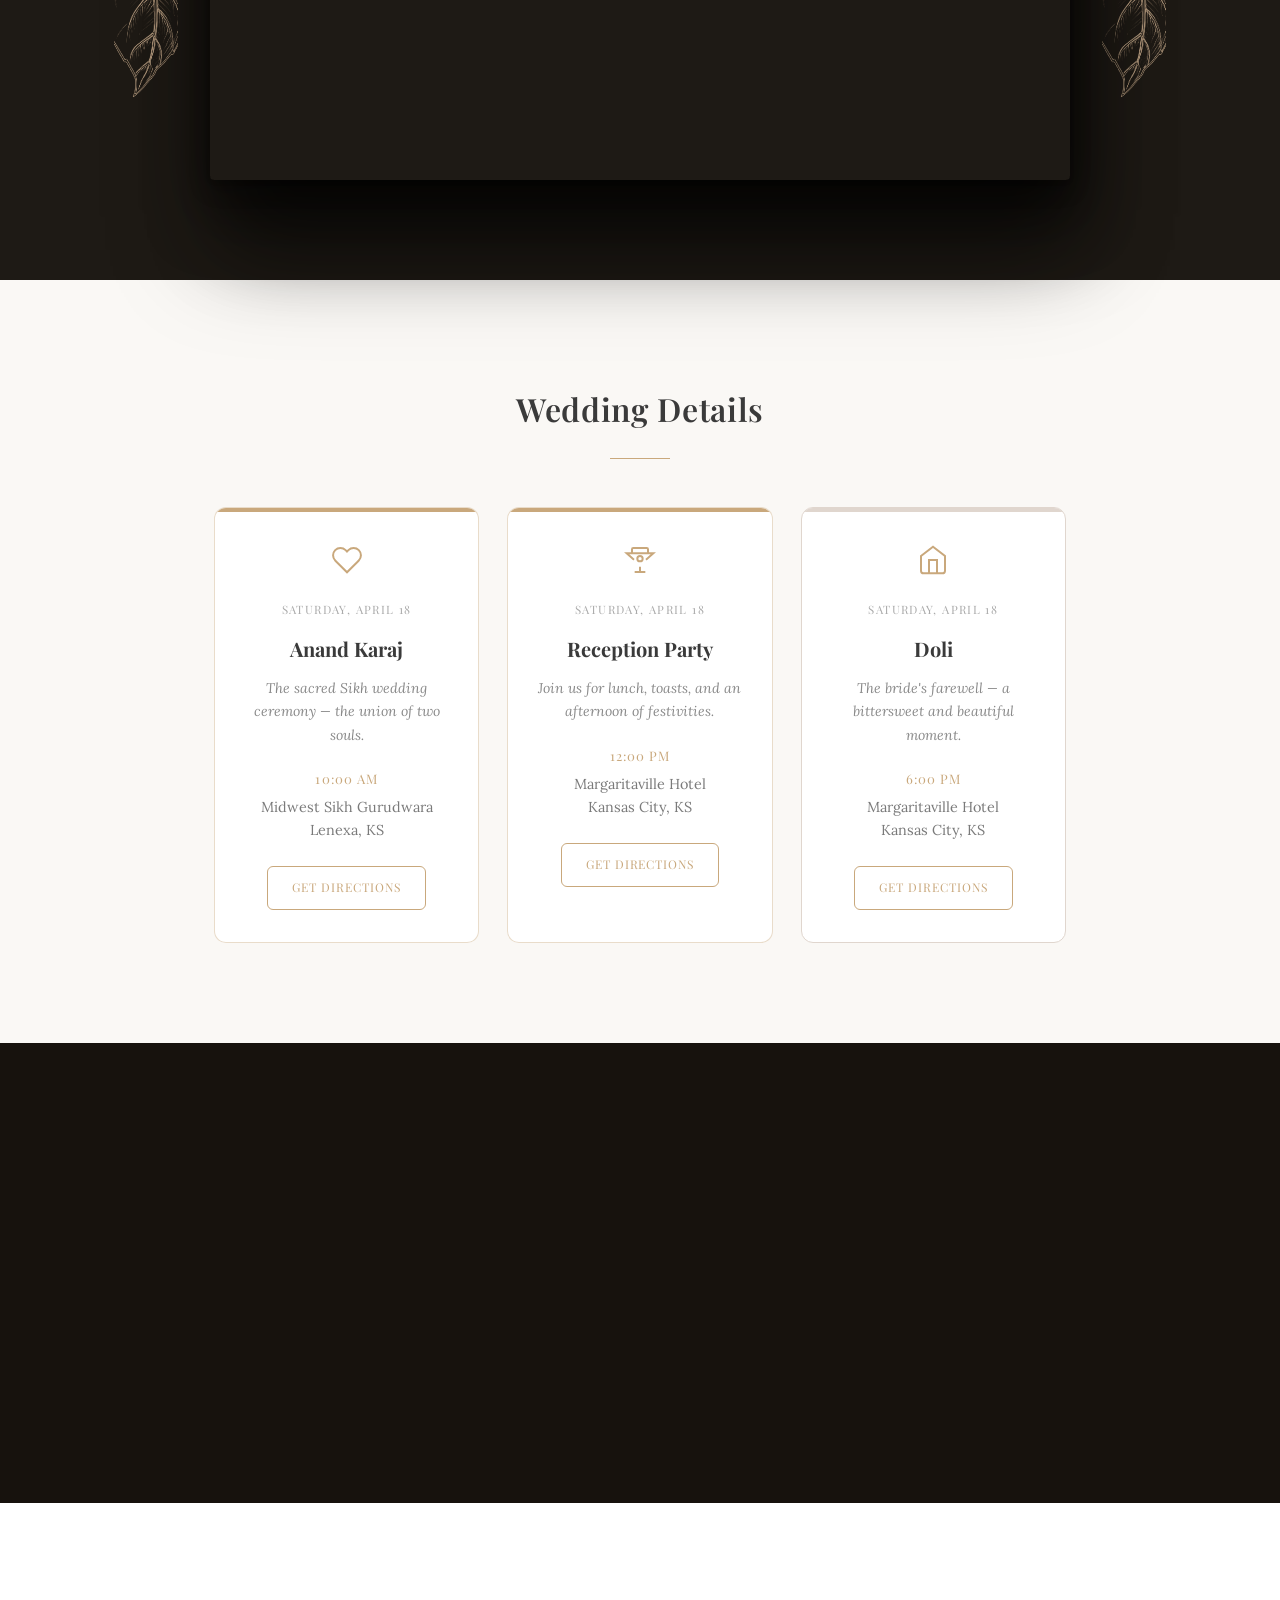
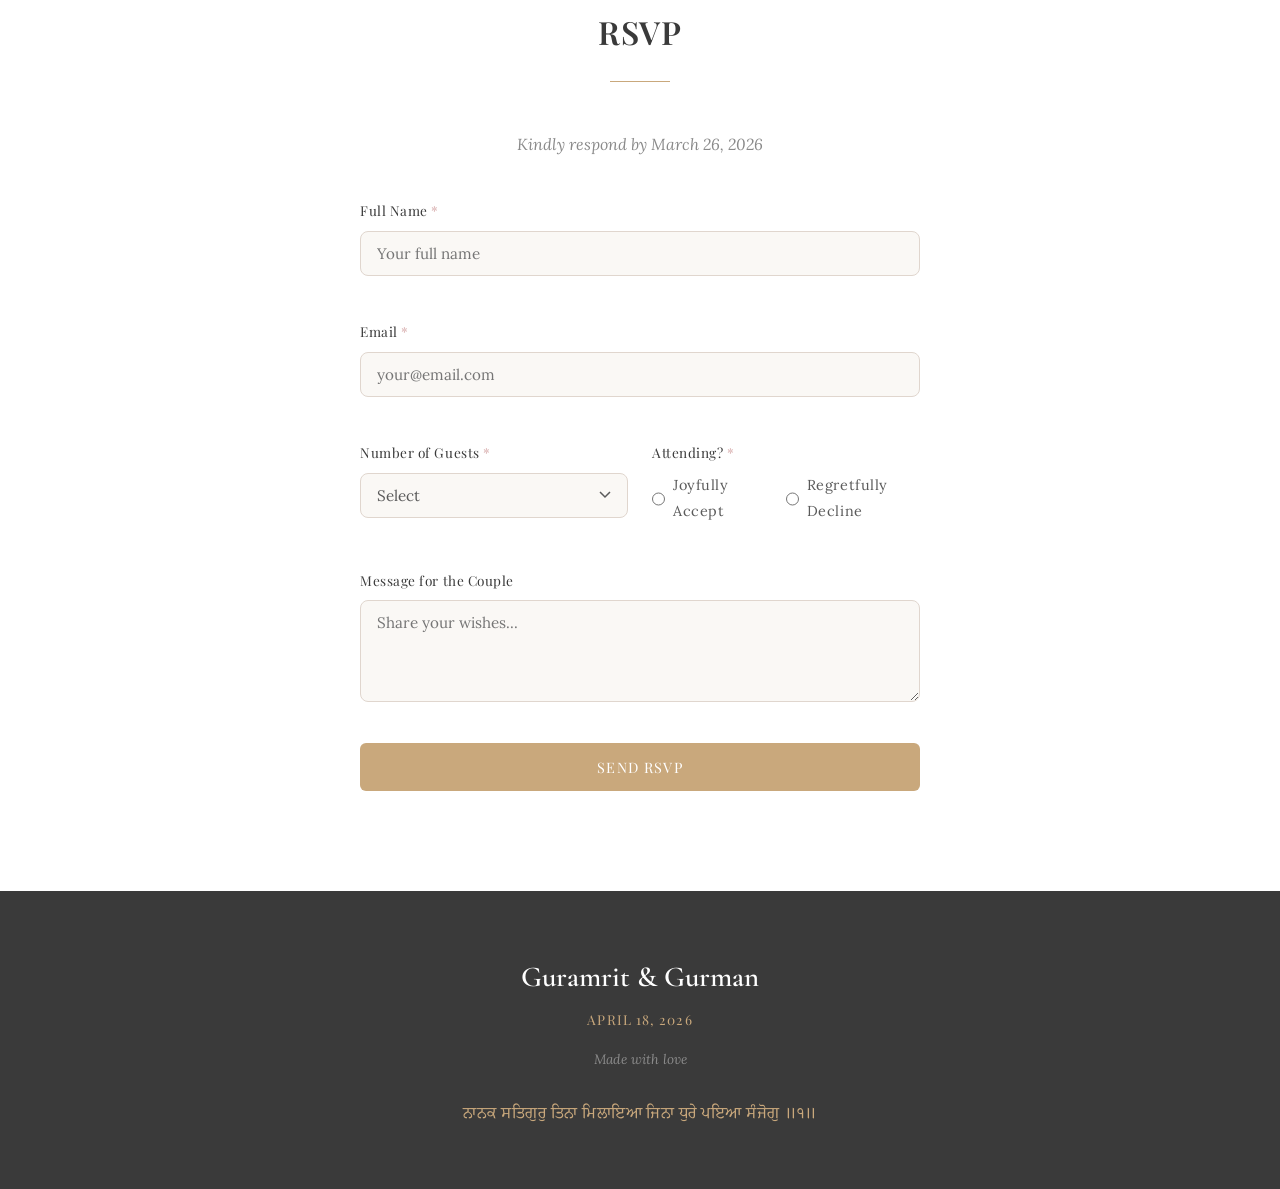
==== commit 0fd72cb3: "Move Gurbani shabad to footer Removed shabad band section, placed verse at bottom of footer in gold " ====
--- a/ceremony.html
+++ b/ceremony.html
@@ -43,16 +43,11 @@
 
   <!-- 2. Invitation Suite -->
   <div class="invitation-suite" id="invitation">
-    <img src="images/32.png" alt="" class="invitation-side-block" aria-hidden="true">
+    <div class="invitation-side-block"><img src="images/32.png" alt="" aria-hidden="true"></div>
     <div class="invitation-suite-card fade-in">
       <img src="images/custom-invitation.png" alt="Wedding invitation suite">
     </div>
-    <img src="images/32.png" alt="" class="invitation-side-block" aria-hidden="true">
-  </div>
-
-  <!-- Shabad Band -->
-  <div class="shabad-band">
-    <p class="shabad-text">ਨਾਨਕ ਸਤਿਗੁਰੁ ਤਿਨਾ ਮਿਲਾਇਆ ਜਿਨਾ ਧੁਰੇ ਪਇਆ ਸੰਜੋਗੁ ॥੧॥</p>
+    <div class="invitation-side-block"><img src="images/32.png" alt="" aria-hidden="true"></div>
   </div>
 
   <!-- 3. Wedding Details -->
@@ -186,6 +181,7 @@
     <p class="footer-names">Guramrit &amp; Gurman</p>
     <p class="footer-date">April 18, 2026</p>
     <p class="footer-love">Made with love</p>
+    <p class="footer-shabad">ਨਾਨਕ ਸਤਿਗੁਰੁ ਤਿਨਾ ਮਿਲਾਇਆ ਜਿਨਾ ਧੁਰੇ ਪਇਆ ਸੰਜੋਗੁ ॥੧॥</p>
   </footer>
 
   <script src="js/script.js"></script>
--- a/css/style.css
+++ b/css/style.css
@@ -54,52 +54,6 @@
   color: #d4a5a5;
 }
 
-/* --- Shabad Band --- */
-.shabad-band {
-  width: 100%;
-  padding: 100px 24px;
-  display: flex;
-  align-items: center;
-  justify-content: center;
-  text-align: center;
-  position: relative;
-}
-
-.shabad-band::before {
-  content: '';
-  position: absolute;
-  inset: 0;
-  background: rgba(15, 10, 5, 0.55);
-  pointer-events: none;
-}
-
-.shabad-text {
-  position: relative;
-  z-index: 1;
-  font-family: 'Noto Serif Gurmukhi', serif;
-  font-size: 1.6rem;
-  color: #c9a87c;
-  letter-spacing: 0.04em;
-  line-height: 1.8;
-  max-width: 800px;
-  margin: 0 auto;
-}
-
-@media (max-width: 768px) {
-  .shabad-band {
-    padding: 80px 32px;
-  }
-
-  .shabad-text {
-    font-size: 1.2rem;
-  }
-}
-
-@media (max-width: 480px) {
-  .shabad-text {
-    font-size: 1rem;
-  }
-}
 
 /* --- Navigation --- */
 .nav {
@@ -811,9 +765,15 @@
 
 .invitation-side-block {
   width: 64px;
-  align-self: stretch;
+  height: 780px;
   border-radius: 3px;
   flex-shrink: 0;
+  overflow: hidden;
+}
+
+.invitation-side-block img {
+  width: 100%;
+  height: 100%;
   object-fit: cover;
   display: block;
 }
@@ -929,6 +889,15 @@
   color: #8a8a8a;
 }
 
+.footer-shabad {
+  font-family: 'Noto Serif Gurmukhi', serif;
+  font-size: 1rem;
+  color: #c9a87c;
+  margin-top: 28px;
+  letter-spacing: 0.03em;
+  line-height: 1.8;
+}
+
 /* ========================================
    Responsive
    ======================================== */
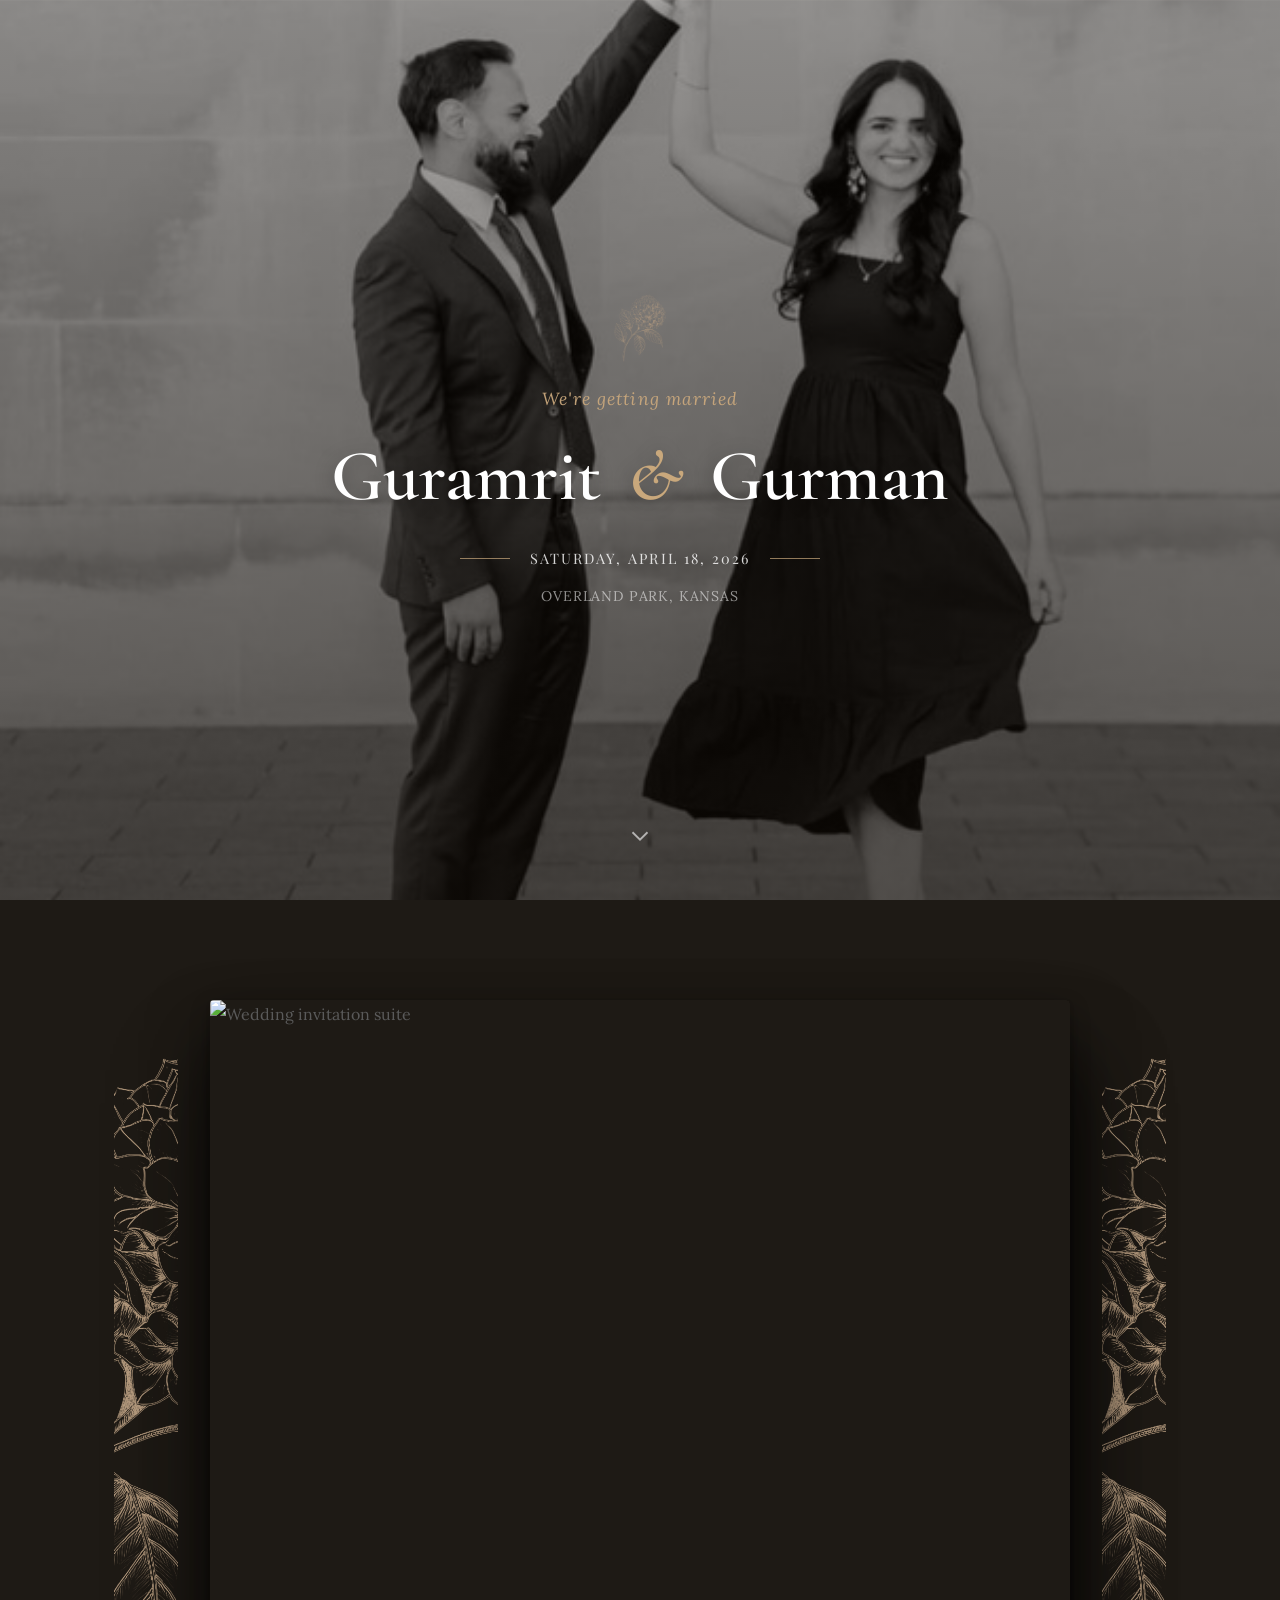
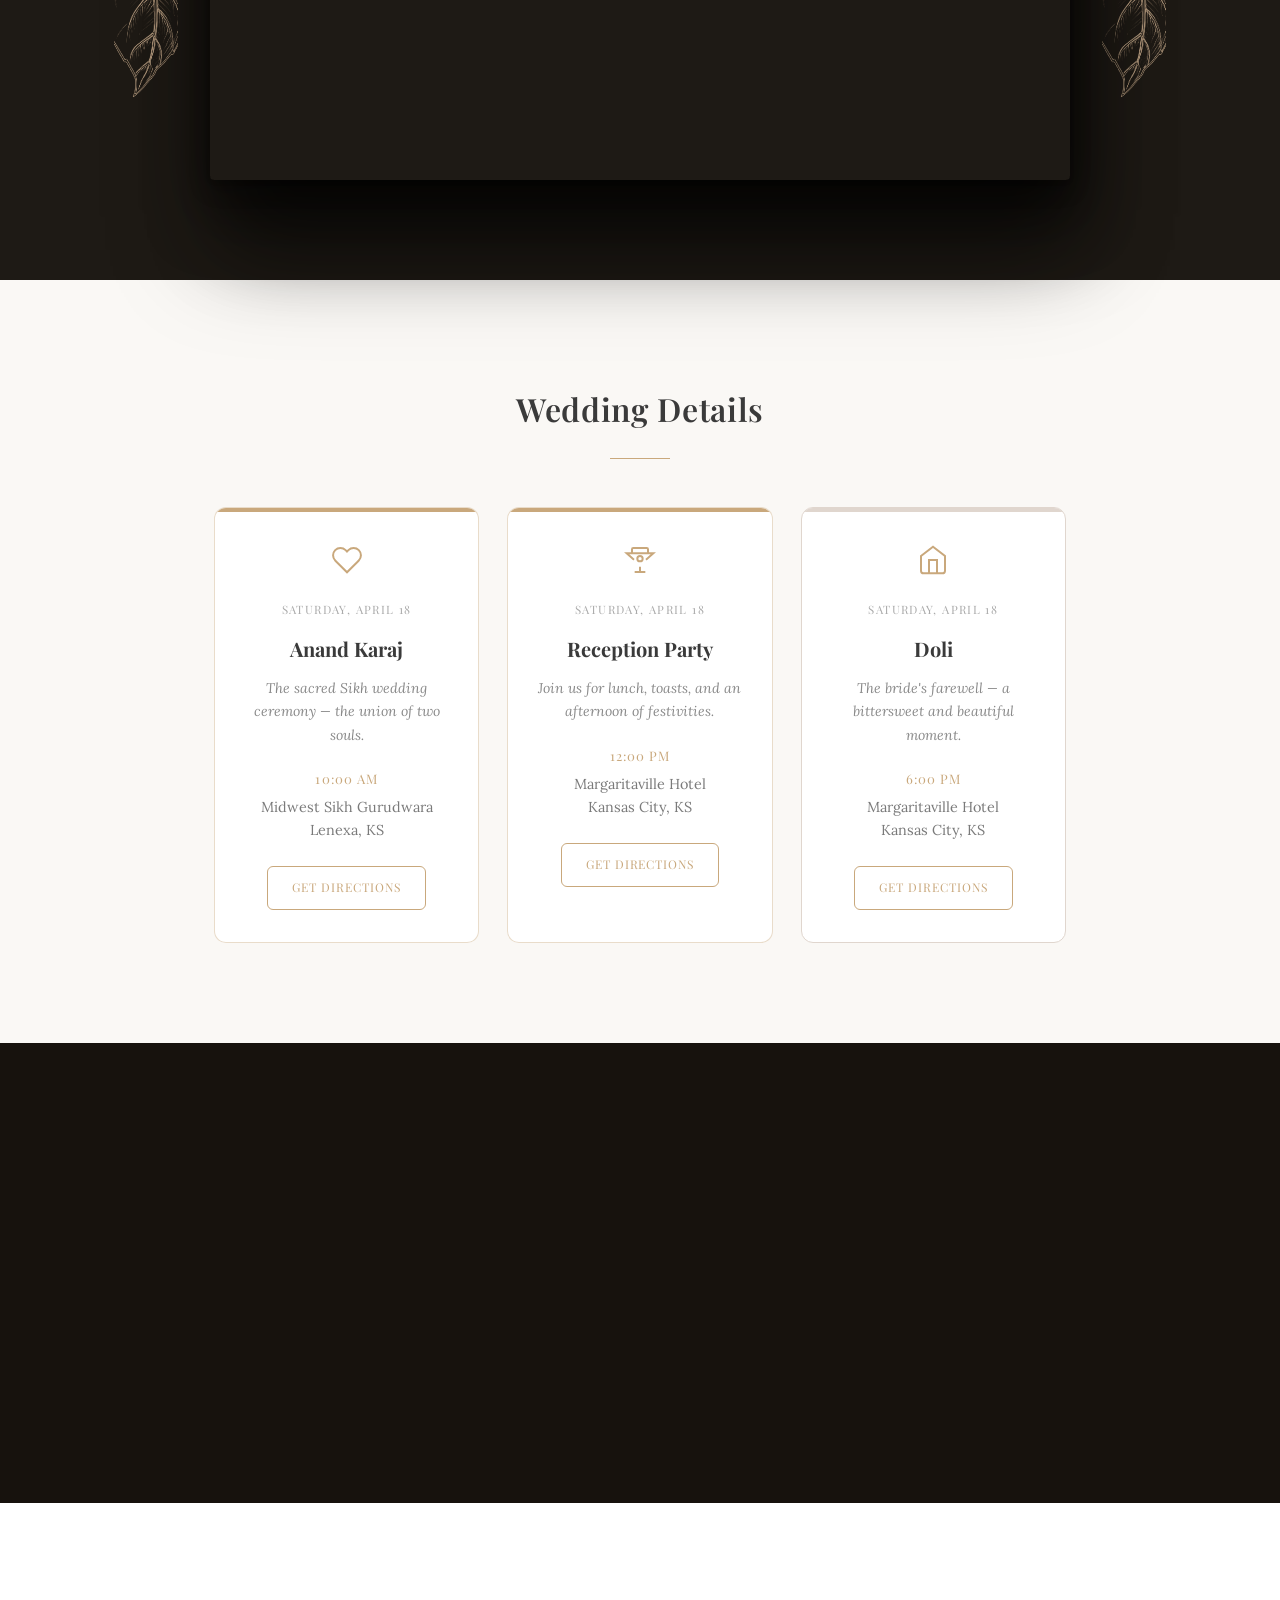
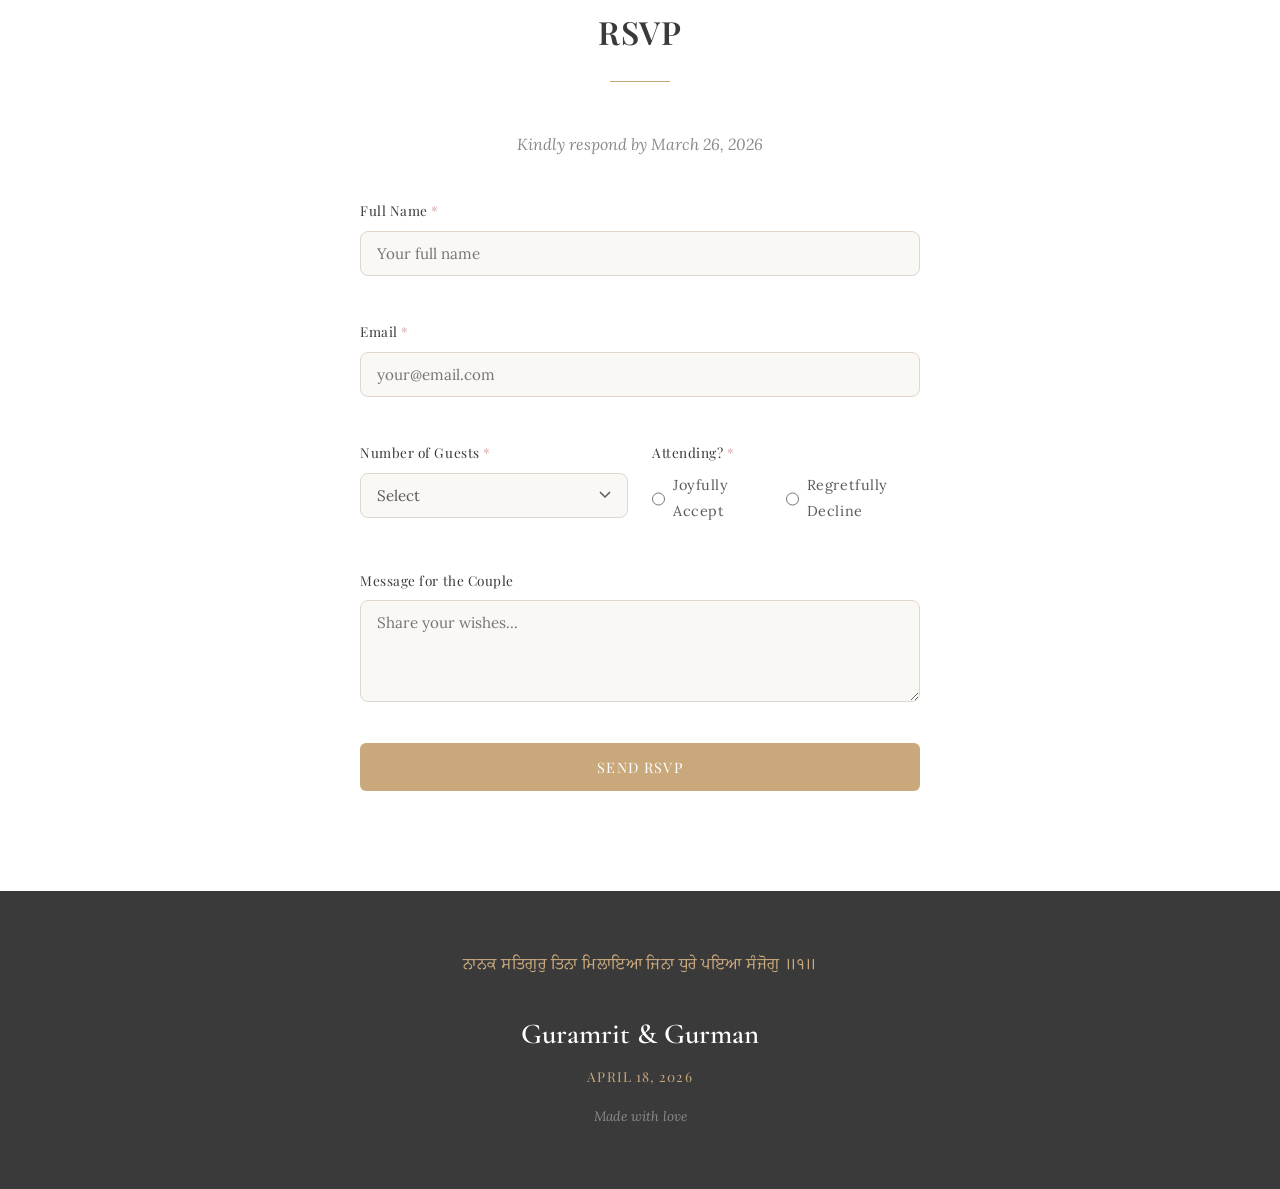
==== commit 625fc4db: "Move Gurbani shabad to top of footer Co-Authored-By: Claude Sonnet 4.6 <noreply@anthropic.com>" ====
--- a/ceremony.html
+++ b/ceremony.html
@@ -178,10 +178,10 @@
 
   <!-- 8. Footer -->
   <footer class="footer">
+    <p class="footer-shabad">ਨਾਨਕ ਸਤਿਗੁਰੁ ਤਿਨਾ ਮਿਲਾਇਆ ਜਿਨਾ ਧੁਰੇ ਪਇਆ ਸੰਜੋਗੁ ॥੧॥</p>
     <p class="footer-names">Guramrit &amp; Gurman</p>
     <p class="footer-date">April 18, 2026</p>
     <p class="footer-love">Made with love</p>
-    <p class="footer-shabad">ਨਾਨਕ ਸਤਿਗੁਰੁ ਤਿਨਾ ਮਿਲਾਇਆ ਜਿਨਾ ਧੁਰੇ ਪਇਆ ਸੰਜੋਗੁ ॥੧॥</p>
   </footer>
 
   <script src="js/script.js"></script>
--- a/css/style.css
+++ b/css/style.css
@@ -893,7 +893,7 @@
   font-family: 'Noto Serif Gurmukhi', serif;
   font-size: 1rem;
   color: #c9a87c;
-  margin-top: 28px;
+  margin-bottom: 28px;
   letter-spacing: 0.03em;
   line-height: 1.8;
 }
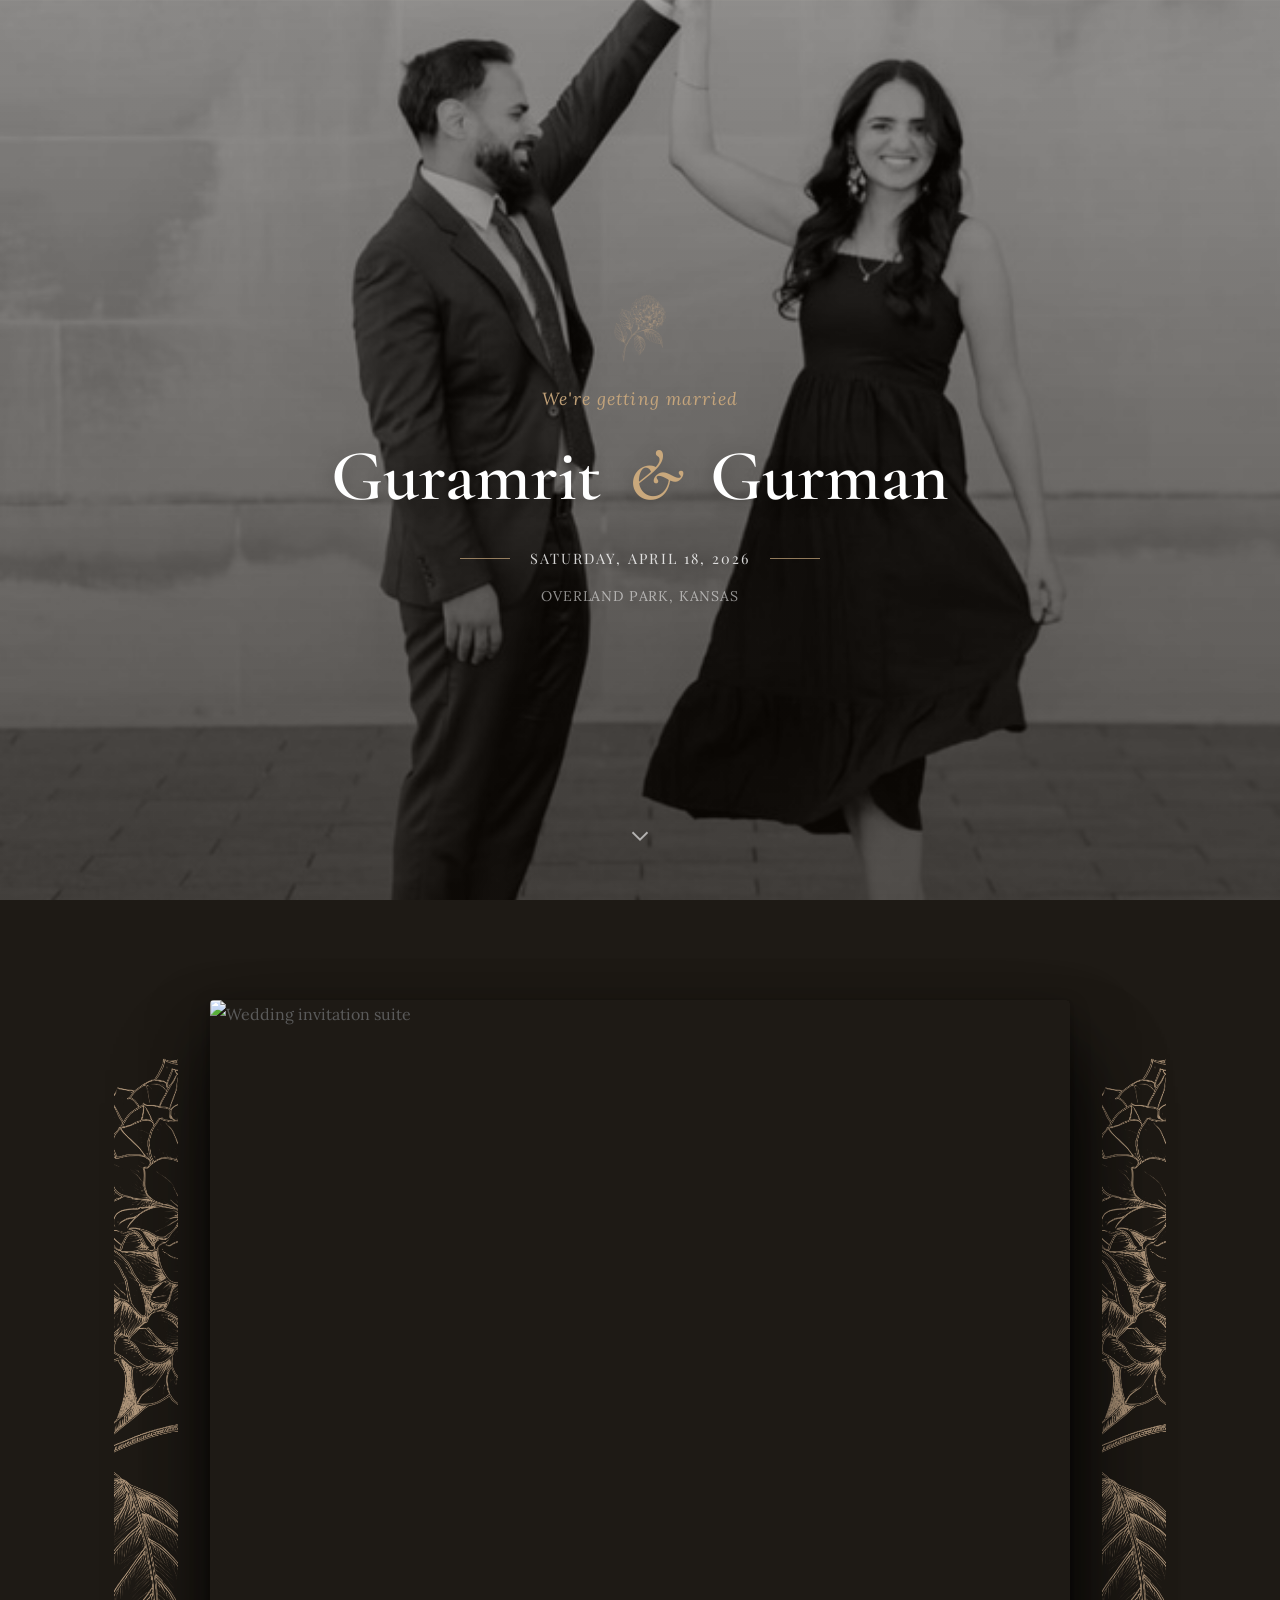
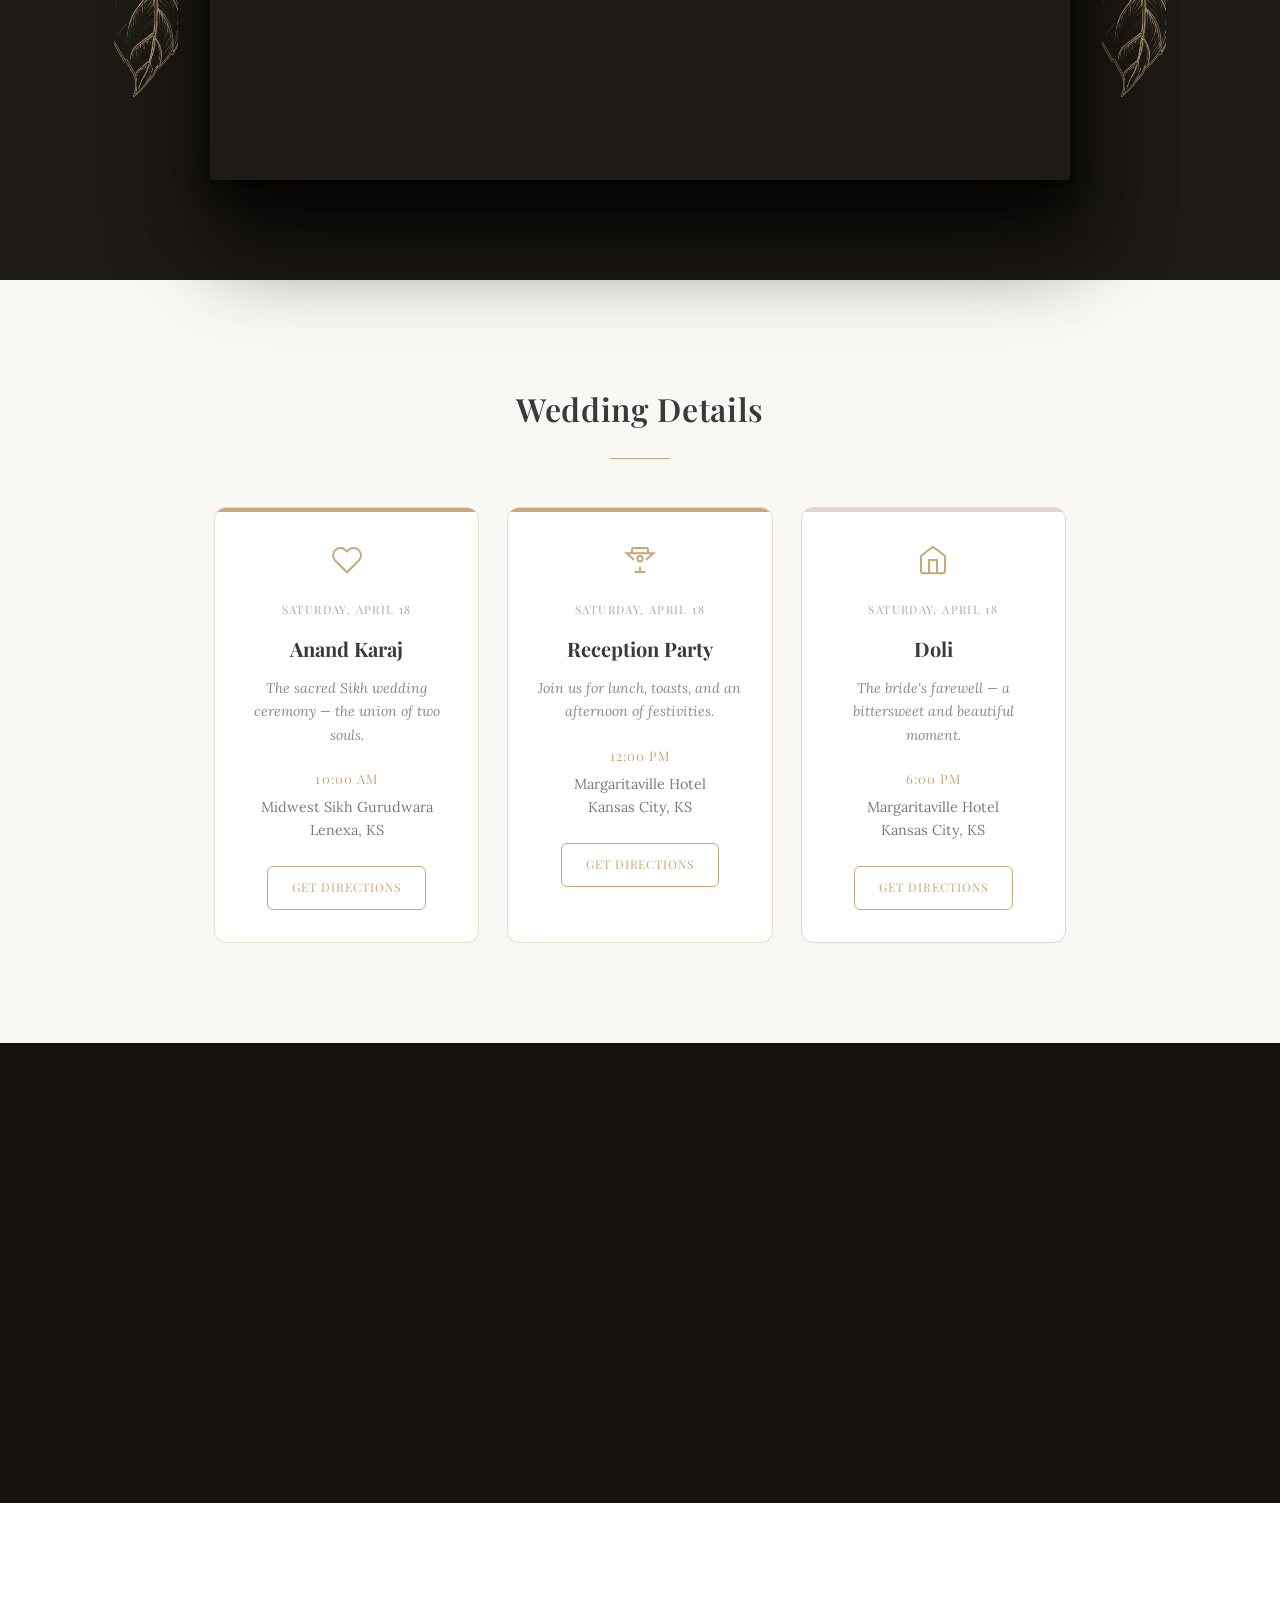
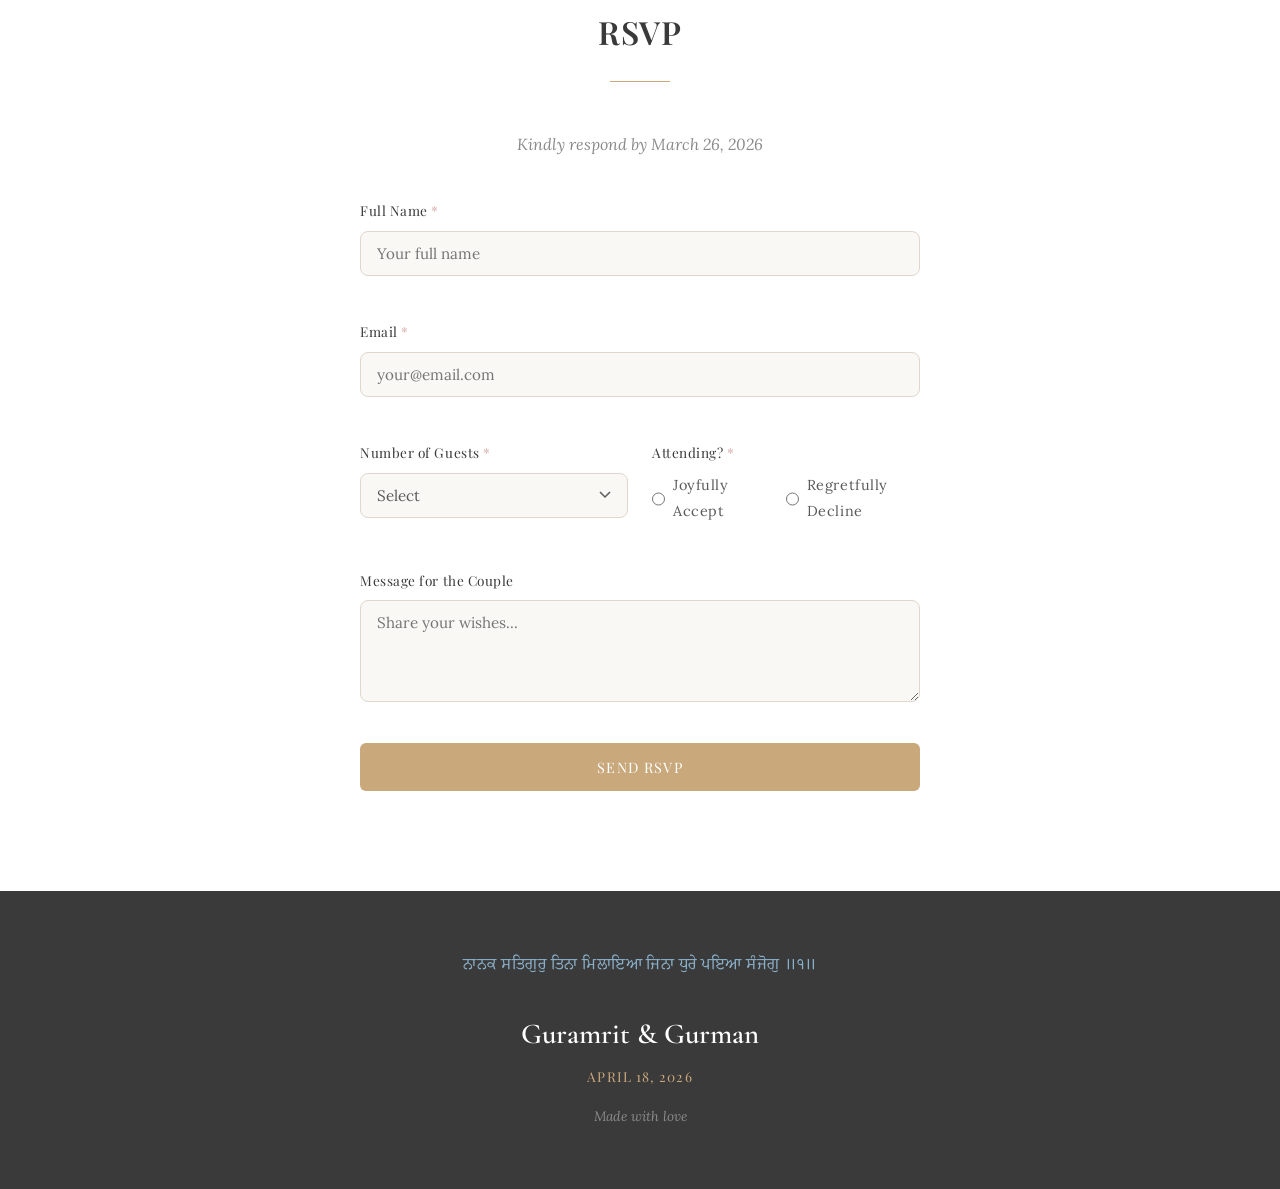
==== commit a1825c62: "Fix fixed background on iOS using position:fixed div Replace background-attachment:fixed on body (br" ====
--- a/ceremony.html
+++ b/ceremony.html
@@ -10,6 +10,7 @@
   <link rel="stylesheet" href="css/style.css">
 </head>
 <body>
+  <div class="bg-fixed"></div>
 
   <!-- Navigation -->
   <nav class="nav" id="nav">
--- a/css/style.css
+++ b/css/style.css
@@ -20,12 +20,21 @@
   font-family: 'Lora', Georgia, serif;
   color: #5a5a5a;
   background-color: #1a1510;
+  line-height: 1.8;
+  -webkit-font-smoothing: antialiased;
+}
+
+.bg-fixed {
+  position: fixed;
+  top: 0;
+  left: 0;
+  width: 100%;
+  height: 100%;
+  z-index: -1;
   background-image: url('../images/gallery/gallery-bw-dancing.jpeg');
-  background-attachment: fixed;
   background-size: cover;
   background-position: center 60%;
-  line-height: 1.8;
-  -webkit-font-smoothing: antialiased;
+  background-repeat: no-repeat;
 }
 
 img {
@@ -479,6 +488,7 @@
 .venue-card-highlight {
   border-color: rgba(201, 168, 124, 0.4);
 }
+
 
 .venue-icon {
   color: #c9a87c;
@@ -892,7 +902,7 @@
 .footer-shabad {
   font-family: 'Noto Serif Gurmukhi', serif;
   font-size: 1rem;
-  color: #c9a87c;
+  color: #8aafc8;
   margin-bottom: 28px;
   letter-spacing: 0.03em;
   line-height: 1.8;
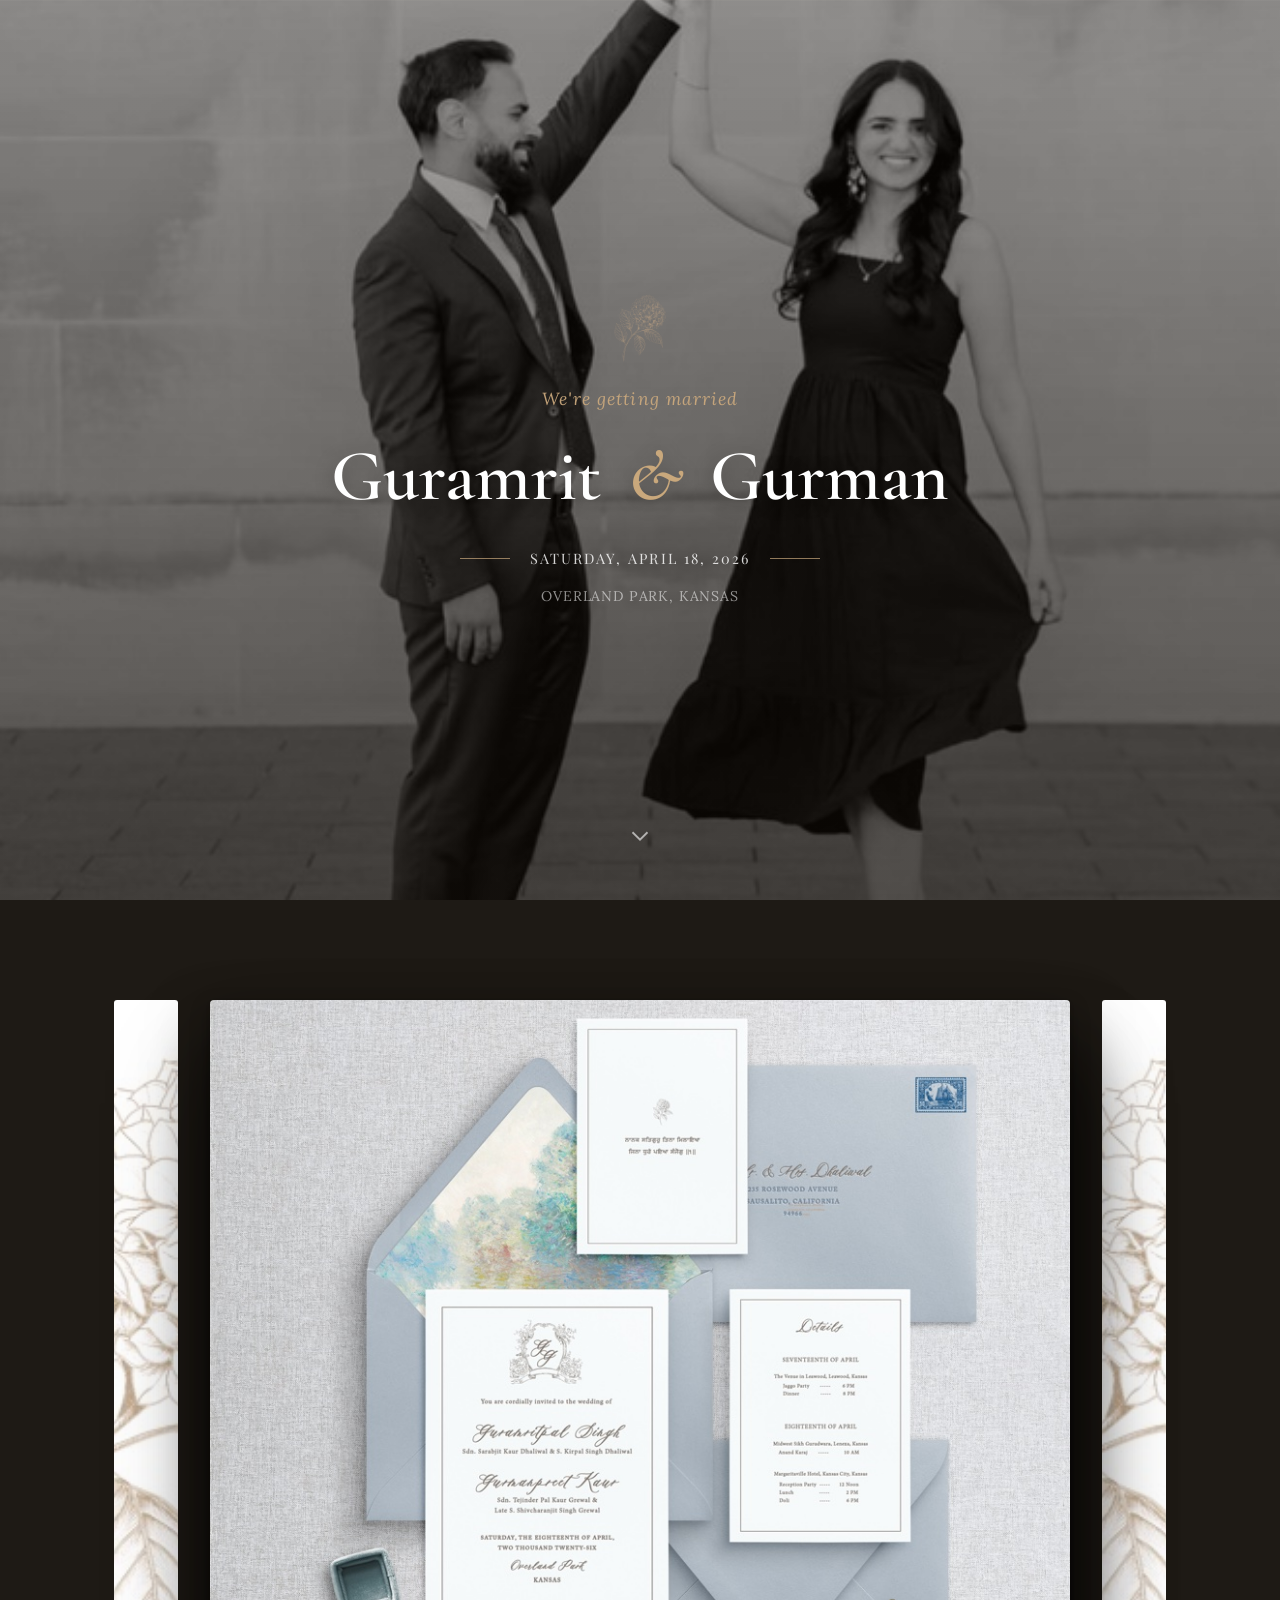
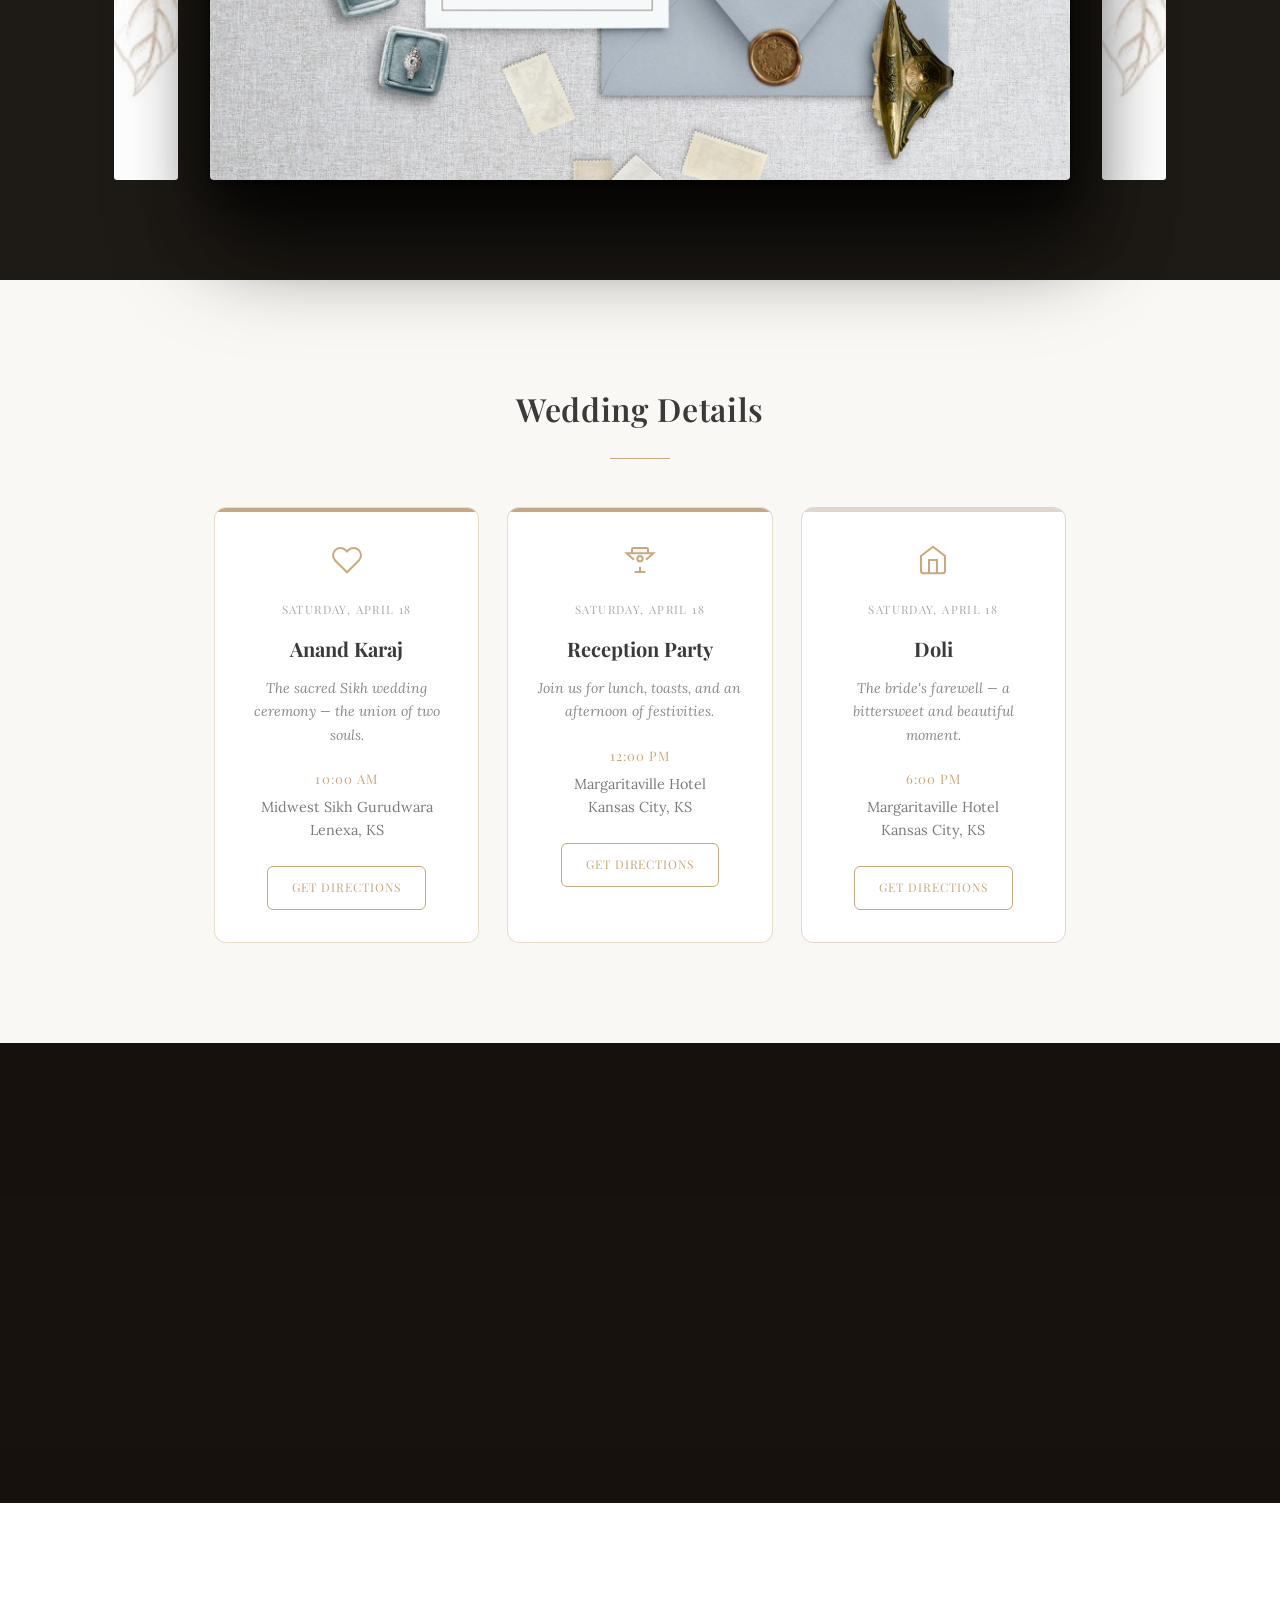
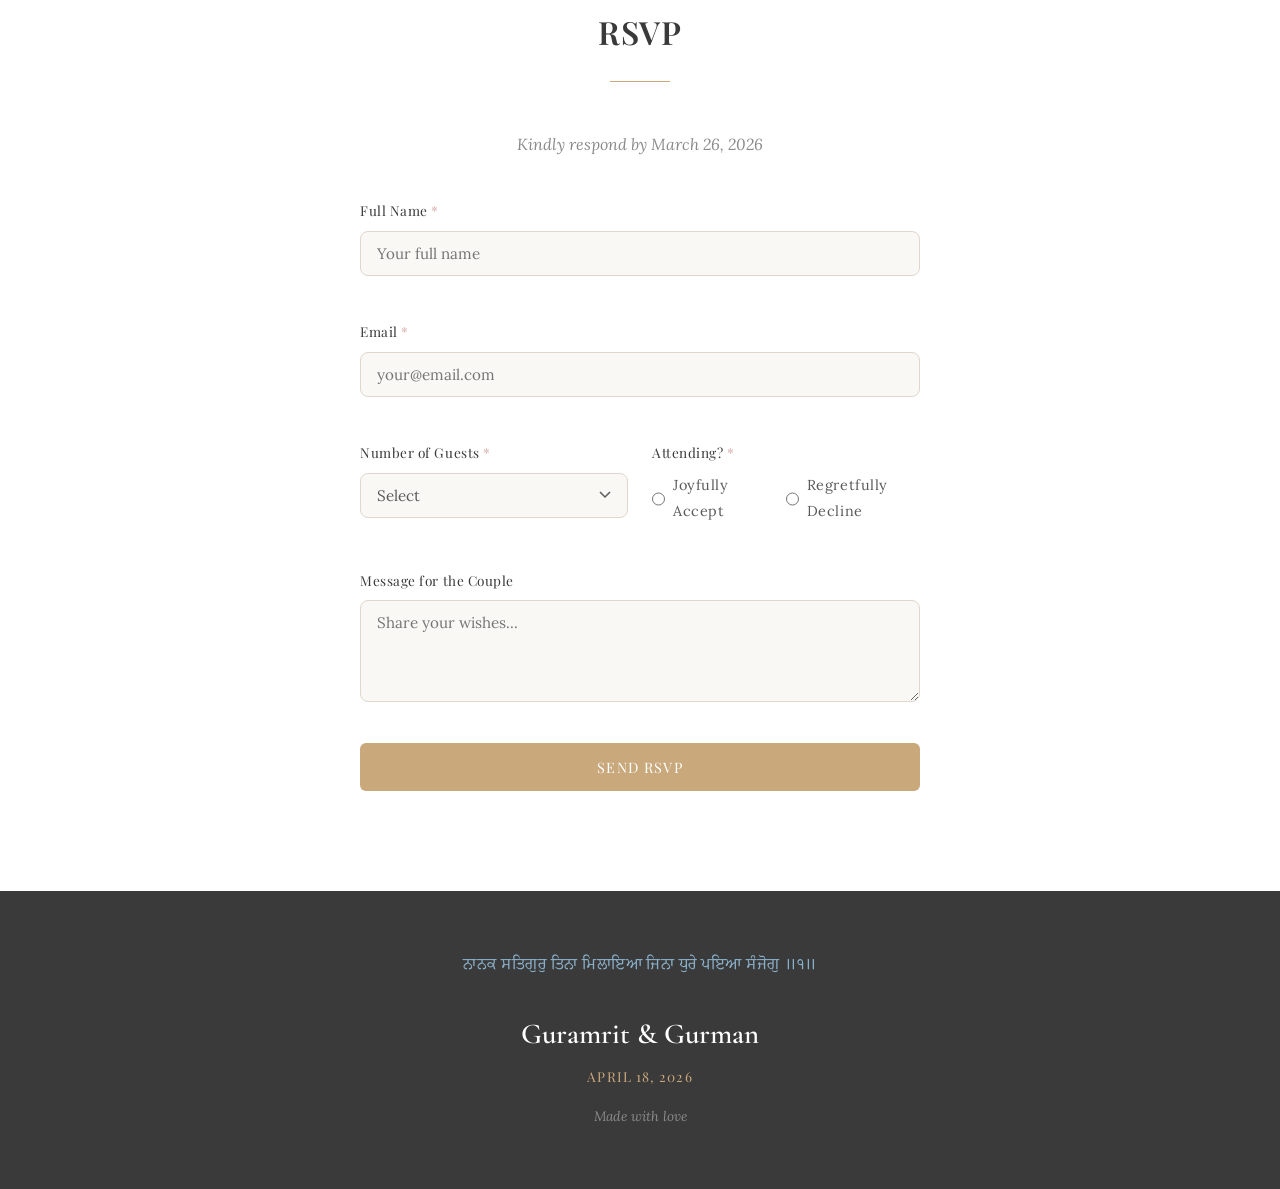
==== commit 40da2c81: "Optimize images for mobile and add invitation lightbox - Create desktop (537KB) and mobile (83KB) ve" ====
--- a/ceremony.html
+++ b/ceremony.html
@@ -44,11 +44,24 @@
 
   <!-- 2. Invitation Suite -->
   <div class="invitation-suite" id="invitation">
-    <div class="invitation-side-block"><img src="images/32.png" alt="" aria-hidden="true"></div>
-    <div class="invitation-suite-card fade-in">
-      <img src="images/custom-invitation.png" alt="Wedding invitation suite">
-    </div>
-    <div class="invitation-side-block"><img src="images/32.png" alt="" aria-hidden="true"></div>
+    <div class="invitation-side-block">
+      <picture>
+        <source media="(max-width: 768px)" srcset="images/32-mobile.jpg">
+        <img src="images/32-desktop.jpg" alt="" aria-hidden="true">
+      </picture>
+    </div>
+    <div class="invitation-suite-card fade-in" id="invitationCard">
+      <picture>
+        <source media="(max-width: 768px)" srcset="images/custom-invitation-mobile.jpg">
+        <img src="images/custom-invitation-desktop.jpg" alt="Wedding invitation suite">
+      </picture>
+    </div>
+    <div class="invitation-side-block">
+      <picture>
+        <source media="(max-width: 768px)" srcset="images/32-mobile.jpg">
+        <img src="images/32-desktop.jpg" alt="" aria-hidden="true">
+      </picture>
+    </div>
   </div>
 
   <!-- 3. Wedding Details -->
@@ -185,6 +198,12 @@
     <p class="footer-love">Made with love</p>
   </footer>
 
+  <!-- Lightbox -->
+  <div class="lightbox" id="lightbox">
+    <button class="lightbox-close" id="lightboxClose" aria-label="Close">&times;</button>
+    <img src="images/custom-invitation-desktop.jpg" alt="Wedding invitation suite" class="lightbox-img">
+  </div>
+
   <script src="js/script.js"></script>
 </body>
 </html>
--- a/css/style.css
+++ b/css/style.css
@@ -795,6 +795,7 @@
 }
 
 .invitation-suite-card {
+  cursor: zoom-in;
   max-width: 860px;
   width: 100%;
   border-radius: 4px;
@@ -1006,3 +1007,47 @@
     grid-auto-rows: 150px;
   }
 }
+
+/* ========================================
+   Lightbox
+   ======================================== */
+.lightbox {
+  display: none;
+  position: fixed;
+  inset: 0;
+  z-index: 999;
+  background: rgba(10, 7, 4, 0.95);
+  align-items: center;
+  justify-content: center;
+  padding: 24px;
+  cursor: zoom-out;
+}
+
+.lightbox.open {
+  display: flex;
+}
+
+.lightbox-img {
+  max-width: 100%;
+  max-height: 90vh;
+  object-fit: contain;
+  border-radius: 4px;
+  box-shadow: 0 32px 80px rgba(0, 0, 0, 0.6);
+}
+
+.lightbox-close {
+  position: absolute;
+  top: 20px;
+  right: 24px;
+  background: none;
+  border: none;
+  color: rgba(255, 255, 255, 0.7);
+  font-size: 2.5rem;
+  cursor: pointer;
+  line-height: 1;
+  transition: color 0.2s;
+}
+
+.lightbox-close:hover {
+  color: #ffffff;
+}
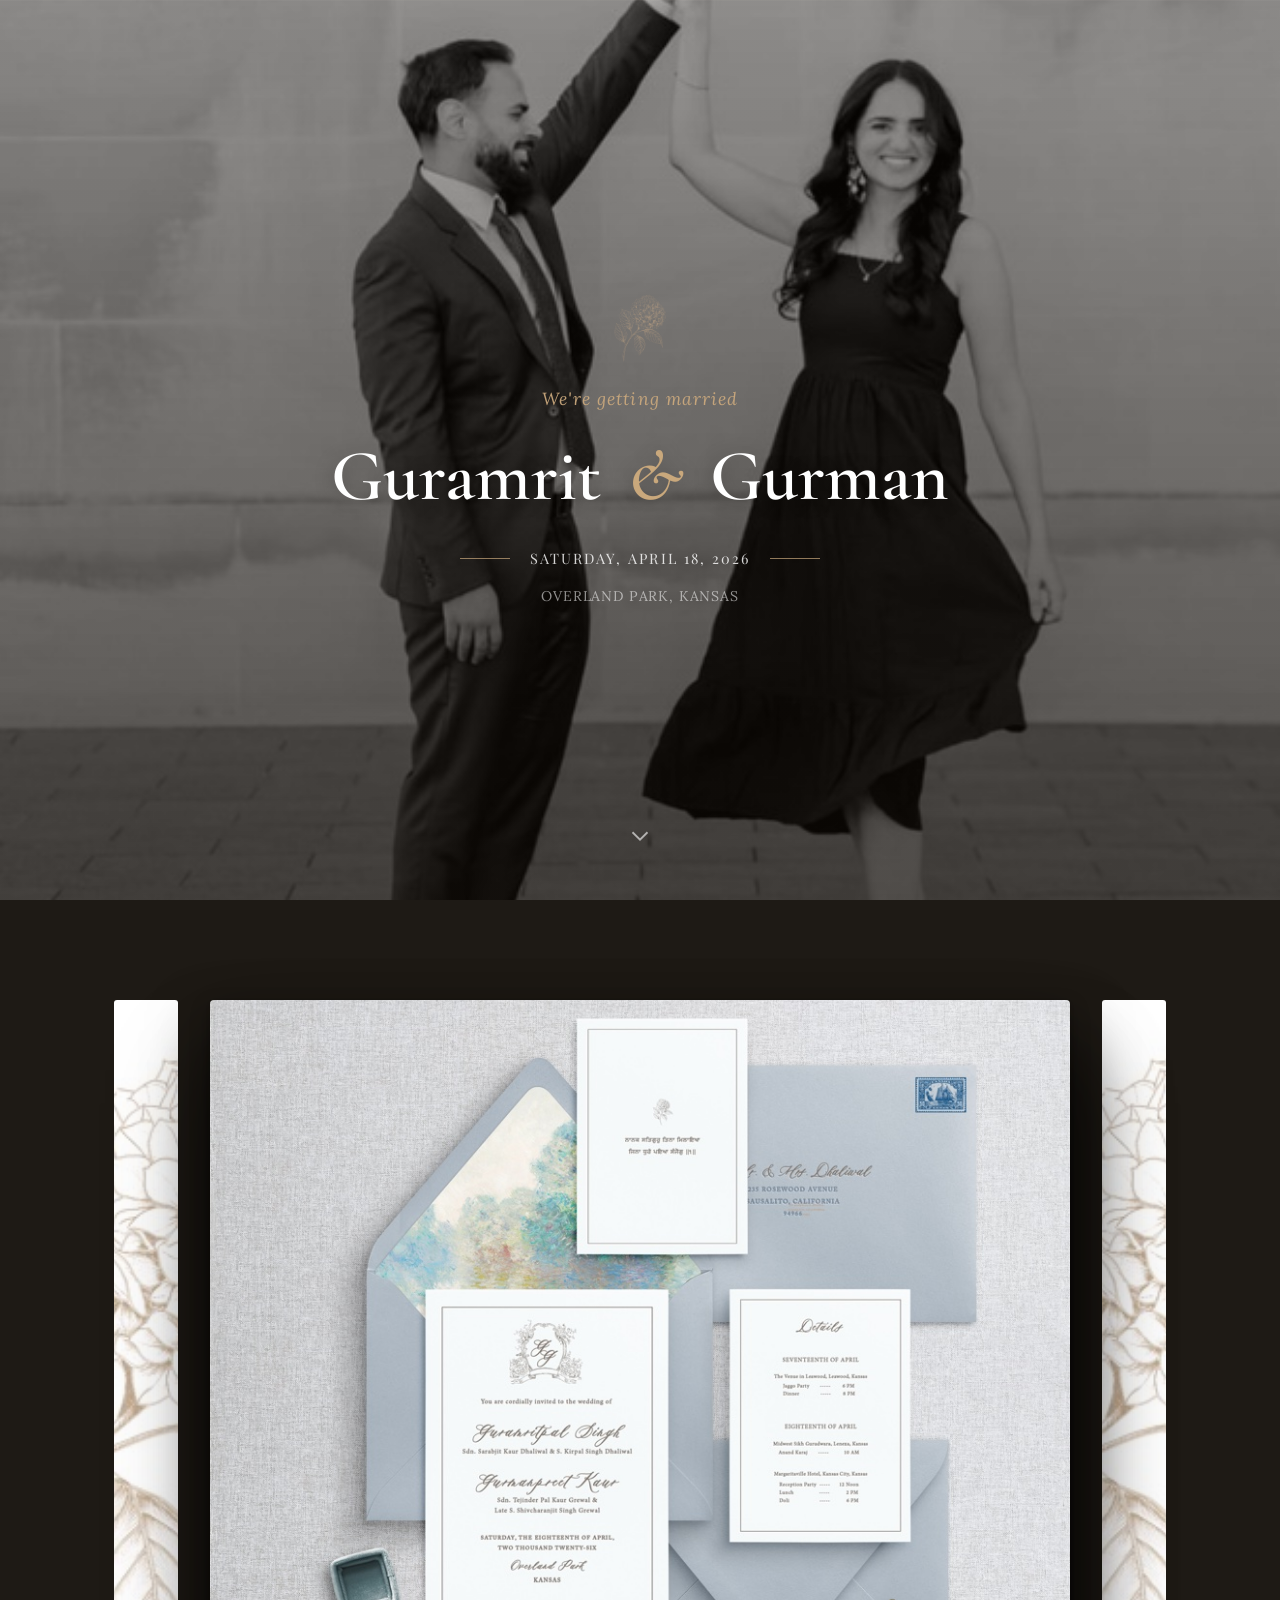
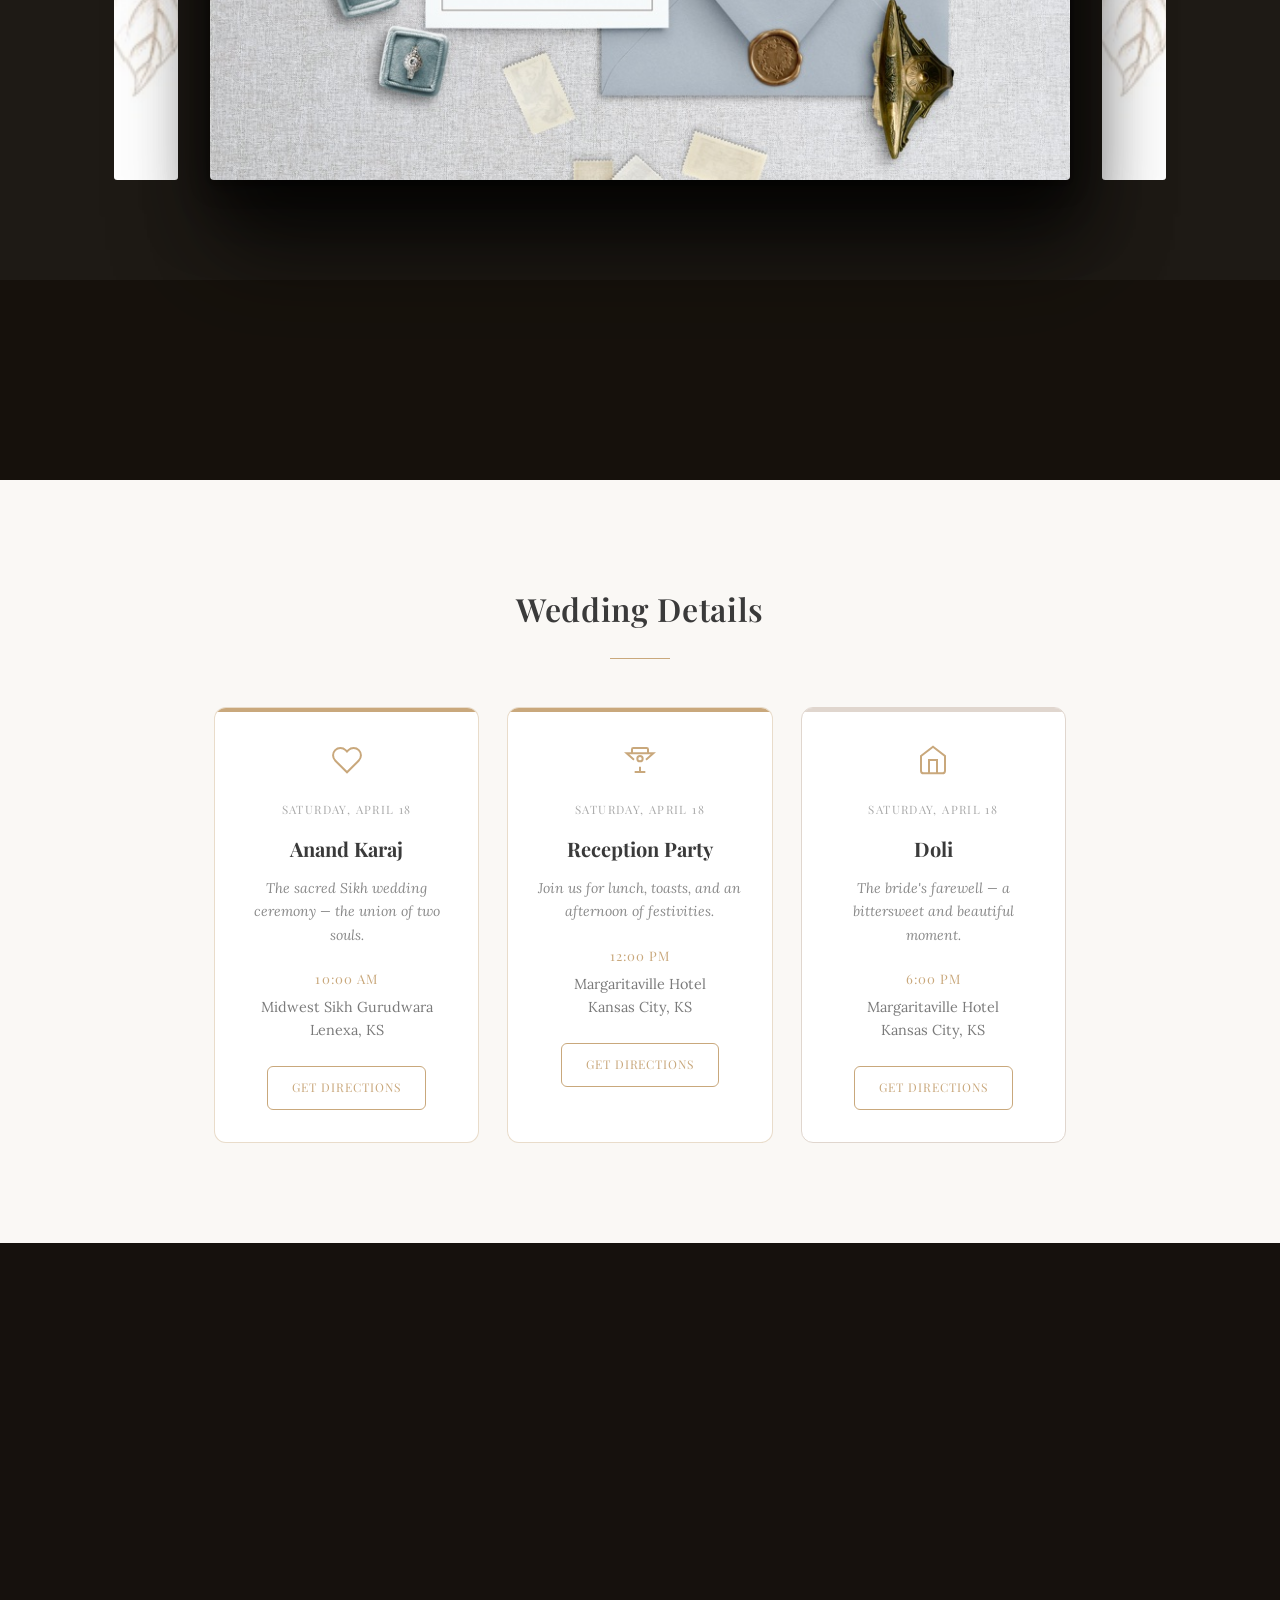
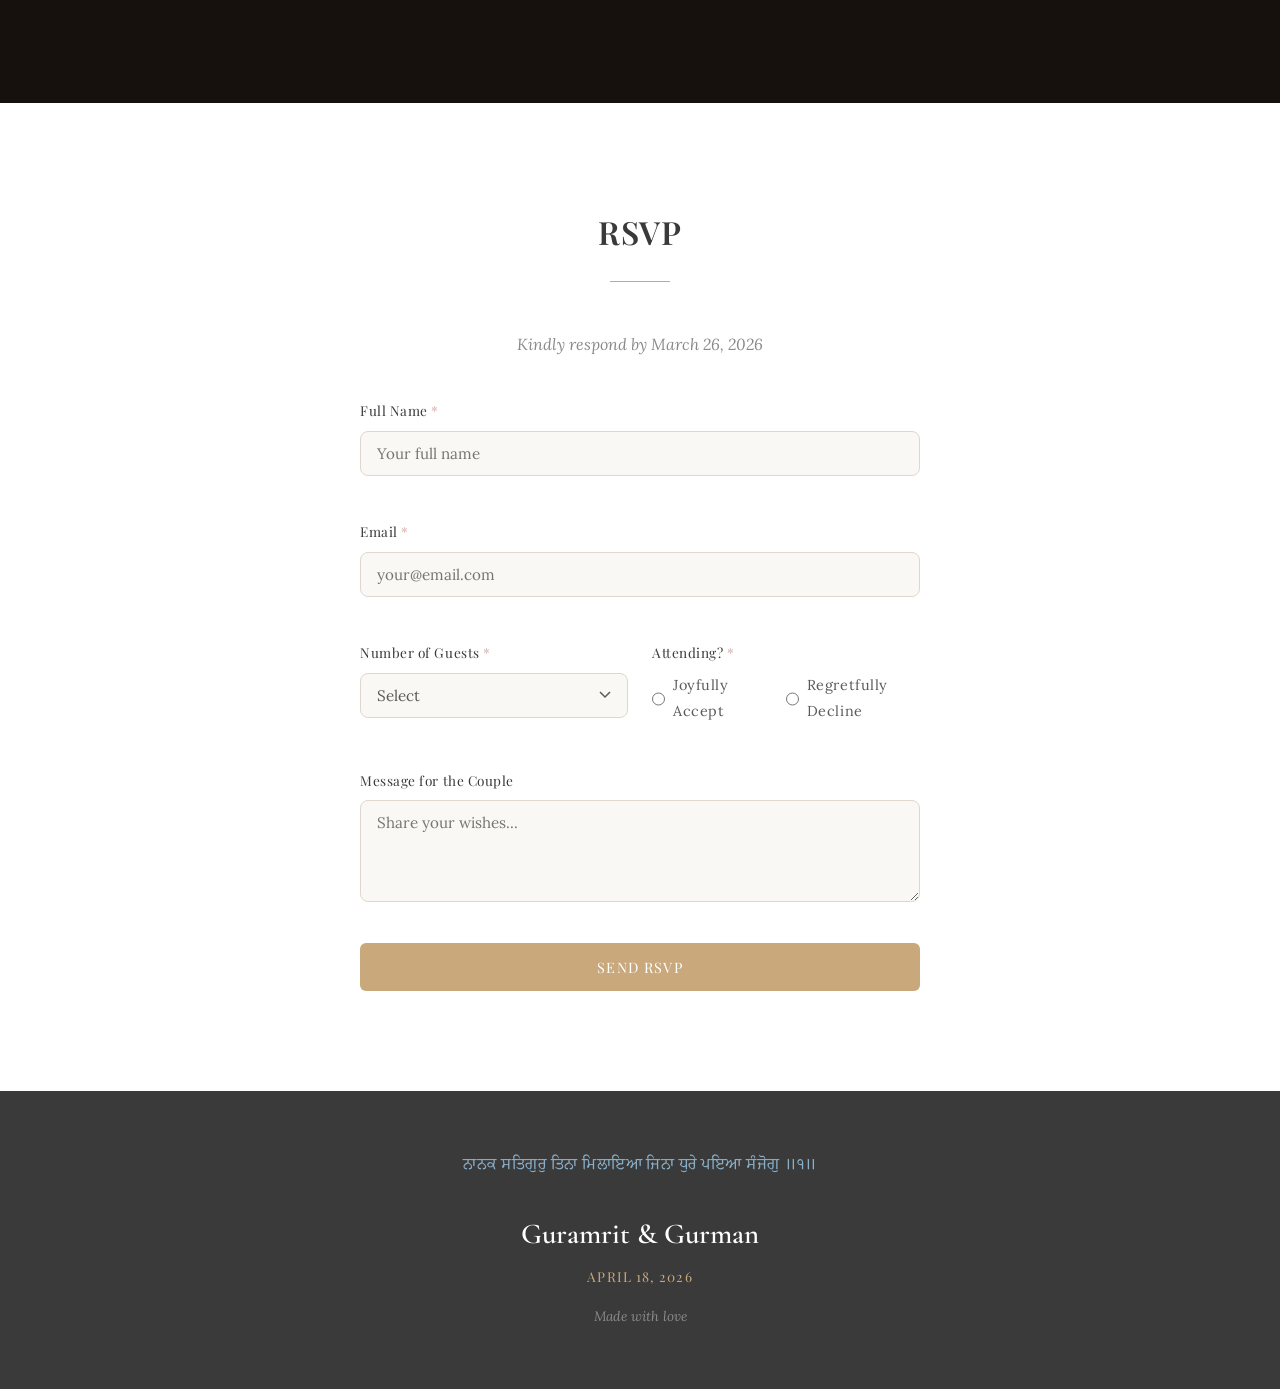
==== commit b3e5be27: "Add photo peek between invitation and wedding details Co-Authored-By: Claude Sonnet 4.6 <noreply@ant" ====
--- a/ceremony.html
+++ b/ceremony.html
@@ -64,6 +64,9 @@
     </div>
   </div>
 
+  <!-- Photo Peek -->
+  <div class="photo-peek"></div>
+
   <!-- 3. Wedding Details -->
   <section class="section section-ivory" id="details">
     <div class="container">
--- a/css/style.css
+++ b/css/style.css
@@ -851,6 +851,22 @@
 }
 
 /* ========================================
+   Photo Peek
+   ======================================== */
+.photo-peek {
+  height: 200px;
+  position: relative;
+}
+
+.photo-peek::before {
+  content: '';
+  position: absolute;
+  inset: 0;
+  background: rgba(15, 10, 5, 0.3);
+  pointer-events: none;
+}
+
+/* ========================================
    Photo Band
    ======================================== */
 .photo-band {
